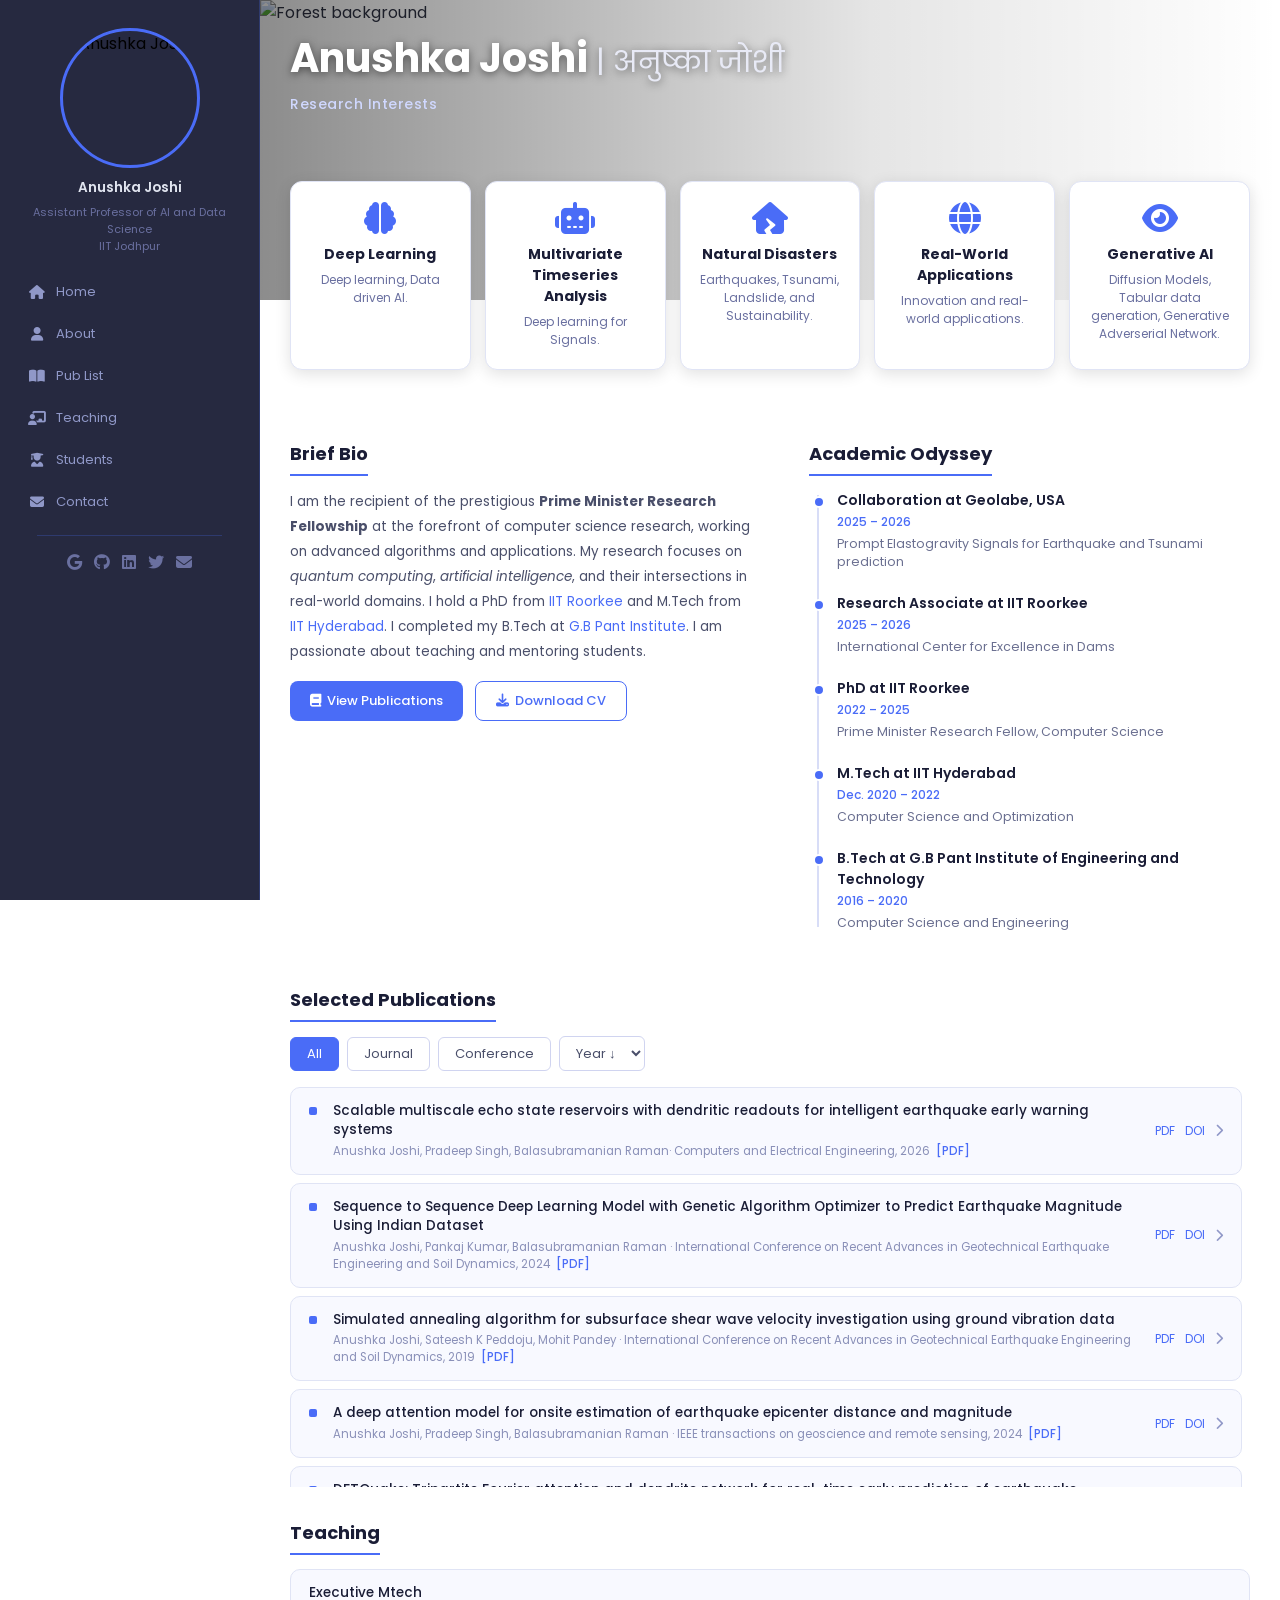
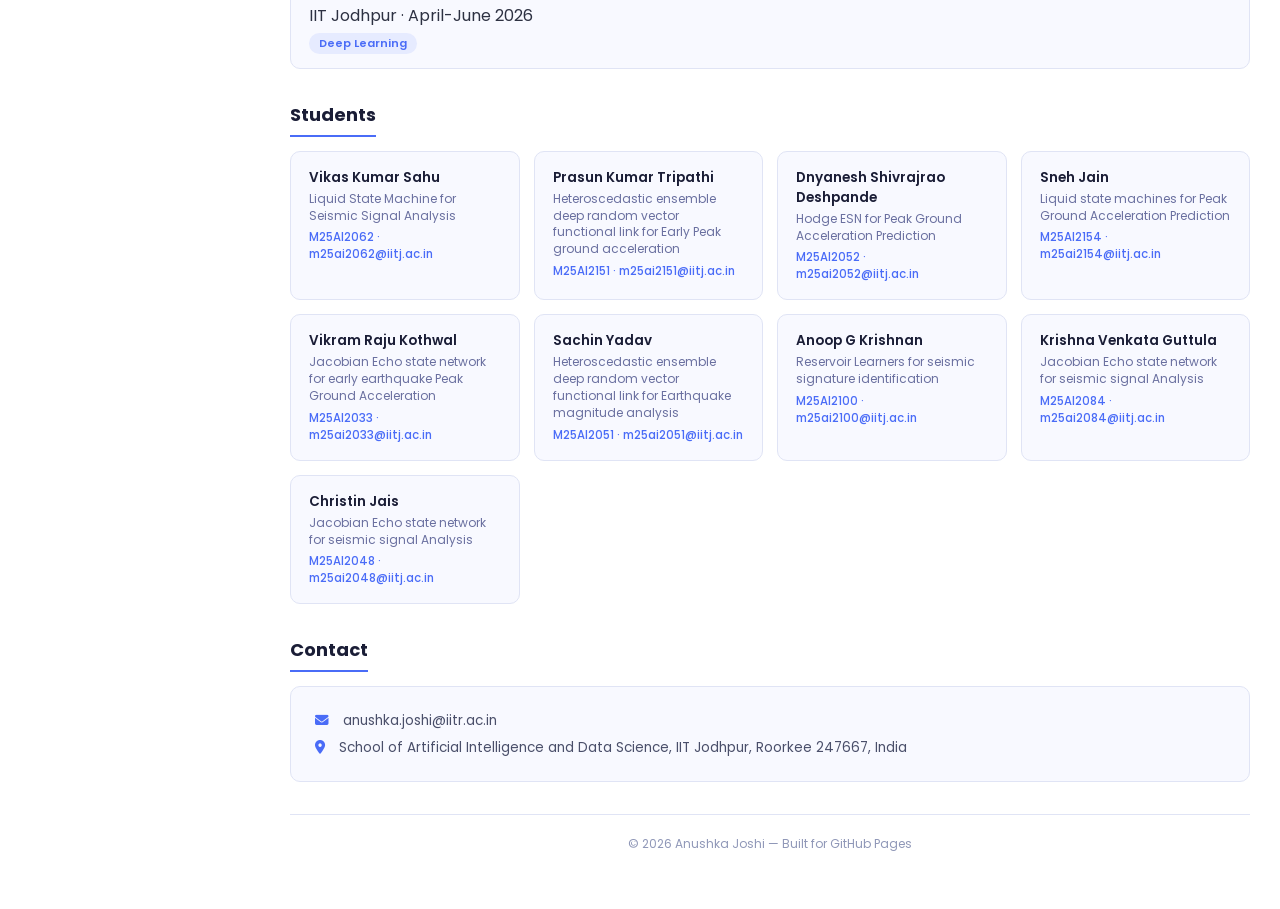
==== index.html @ b6b8f3d8 "Add files via upload" ====
<!DOCTYPE html>
<html lang="en">
<head>
    <meta charset="UTF-8">
    <meta name="viewport" content="width=device-width, initial-scale=1.0">
    <title>Anushka Joshi | Research Portfolio</title>

    <!-- Google Fonts -->
    <link href="https://fonts.googleapis.com/css2?family=Poppins:wght@300;400;500;600;700&display=swap" rel="stylesheet">
    <!-- Font Awesome -->
    <link rel="stylesheet" href="https://cdnjs.cloudflare.com/ajax/libs/font-awesome/6.5.1/css/all.min.css">
    <!-- Portfolio Stylesheet -->
    <link rel="stylesheet" href="css/style.css">
</head>
<body>

<!-- ════════════════════════════════
     SIDEBAR
════════════════════════════════ -->
<aside class="sidebar">
    <img src="https://via.placeholder.com/150x150?text=Photo"
         alt="Anushka Joshi"
         class="profile-photo">

    <div class="sidebar-name">Anushka Joshi</div>
    <div class="sidebar-role">
        Assistant Professor of AI and Data Science<br>
        IIT Jodhpur
    </div>

    <!-- Page Navigation -->
    <nav class="sidebar-nav">
        <a href="#" class="active"><i class="fas fa-home"></i> Home</a>
        <a href="#bio"><i class="fas fa-user"></i> About</a>
        <a href="#publications"><i class="fas fa-book-open"></i> Pub List</a>
        <a href="#teaching"><i class="fas fa-chalkboard-teacher"></i> Teaching</a>
        <a href="#students"><i class="fas fa-user-graduate"></i> Students</a>
        <a href="#contact"><i class="fas fa-envelope"></i> Contact</a>
    </nav>

    <div class="sidebar-divider"></div>

    <!-- Social Icons -->
    <div class="social-row">
        <a href="#" title="Google Scholar"><i class="fab fa-google"></i></a>
        <a href="#" title="GitHub"><i class="fab fa-github"></i></a>
        <a href="#" title="LinkedIn"><i class="fab fa-linkedin"></i></a>
        <a href="#" title="Twitter / X"><i class="fab fa-twitter"></i></a>
        <a href="#" title="Email"><i class="fas fa-envelope"></i></a>
    </div>
</aside>

<!-- ════════════════════════════════
     MAIN CONTENT
════════════════════════════════ -->
<main class="main">

    <!-- ── Hero: forest image + overlaid name + straddling cards ── -->
    <div class="hero">
        <img src="https://images.unsplash.com/photo-1448375240586-882707db888b?auto=format&fit=crop&w=1400&q=80"
             alt="Forest background"
             class="hero-img">

        <!-- Name overlaid on the image -->
        <div class="hero-text">
            <h1>Anushka Joshi <span class="hindi">| अनुष्का जोशी</span></h1>
            <p class="subtitle">Research Interests</p>
        </div>

        <!-- Cards straddling the bottom edge of the hero -->
        <div class="research-interests">
            <div class="interest-card">
                <i class="fas fa-brain"></i>
                <div class="card-title">Deep Learning</div>
                <div class="card-desc">Deep learning, Data driven AI.</div>
            </div>
            <div class="interest-card">
                <i class="fas fa-robot"></i>
                <div class="card-title">Multivariate Timeseries Analysis</div>
                <div class="card-desc">Deep learning for Signals.</div>
            </div>
            <div class="interest-card">
                <i class="fas fa-house-crack"></i>
                <div class="card-title">Natural Disasters</div>
                <div class="card-desc">Earthquakes, Tsunami, Landslide, and Sustainability.</div>
            </div>
            <div class="interest-card">
                <i class="fas fa-globe"></i>
                <div class="card-title">Real-World Applications</div>
                <div class="card-desc">Innovation and real-world applications.</div>
            </div>
            <div class="interest-card">
                <i class="fas fa-eye"></i>
                <div class="card-title">Generative AI</div>
                <div class="card-desc">Diffusion Models, Tabular data generation, Generative Adverserial Network.</div>
            </div>
        </div>
    </div><!-- /.hero -->

    <!-- ── Content below hero ── -->
    <div class="content">

        <!-- ── Two-column: Brief Bio + Academic Odyssey ── -->
        <div class="two-col">

            <!-- Brief Bio -->
            <div class="section" id="bio">
                <h2 class="section-title">Brief Bio</h2>
                <p class="bio-text">
                    I am the recipient of the prestigious <strong>Prime Minister Research
                    Fellowship</strong> at the forefront of computer science research, working on
                    advanced algorithms and applications. My research focuses on
                    <em>quantum computing</em>, <em>artificial intelligence</em>, and their
                    intersections in real-world domains. I hold a PhD from
                    <a href="#">IIT Roorkee</a> and M.Tech from <a href="#">IIT Hyderabad</a>.
                    I completed my B.Tech at <a href="#">G.B Pant Institute</a>. I am passionate
                    about teaching and mentoring students.
                </p>
                <div class="btn-row">
                    <a href="#publications" class="btn btn-primary">
                        <i class="fas fa-book"></i> View Publications
                    </a>
                    <a href="#" class="btn btn-outline">
                        <i class="fas fa-download"></i> Download CV
                    </a>
                </div>
            </div>

            <!-- Academic Odyssey -->
            <div class="section" id="academic">
                <h2 class="section-title">Academic Odyssey</h2>
                <div class="timeline">
		    <div class="timeline-item">
                        <h4>Collaboration at Geolabe, USA</h4>
                        <div class="period">2025 – 2026</div>
                        <p>Prompt Elastogravity Signals for Earthquake and Tsunami prediction</p>
                    </div>
		    <div class="timeline-item">
                        <h4>Research Associate at IIT Roorkee</h4>
                        <div class="period">2025 – 2026</div>
                        <p>International Center for Excellence in Dams</p>
                    </div>

                    <div class="timeline-item">
                        <h4>PhD at IIT Roorkee</h4>
                        <div class="period">2022 – 2025</div>
                        <p>Prime Minister Research Fellow, Computer Science</p>
                    </div>
                    <div class="timeline-item">
                        <h4>M.Tech at IIT Hyderabad</h4>
                        <div class="period">Dec. 2020 – 2022</div>
                        <p>Computer Science and Optimization</p>
                    </div>
                    <div class="timeline-item">
                        <h4>B.Tech at G.B Pant Institute of Engineering and Technology</h4>
                        <div class="period">2016 – 2020</div>
                        <p>Computer Science and Engineering</p>
                    </div>
                </div>
            </div>

        </div><!-- /.two-col -->

        <!-- ── Selected Publications ── -->
        <div class="section" id="publications">
            <h2 class="section-title">Selected Publications</h2>

            <!-- Filter bar -->
            <div class="pub-filter">
                <button class="filter-btn active" data-filter="all">All</button>
                <button class="filter-btn" data-filter="journal">Journal</button>
                <button class="filter-btn" data-filter="conference">Conference</button>
                <select class="filter-select" id="yearFilter">
                    <option value="all">Year ↓</option>
                    <option value="2026">2026</option>
		    <option value="2025">2025</option>
                    <option value="2024">2024</option>
                    <option value="2023">2023</option>
                    <option value="2022">2022</option>
                </select>
            </div>

            <ul class="pub-list" id="pubList">
                <li class="pub-item" data-type="journal" data-year="2026">
                    <div class="pub-indicator"></div>
                    <div class="pub-body">
                        <div class="pub-title">Scalable multiscale echo state reservoirs with dendritic readouts for intelligent earthquake early warning systems</div>
                        <div class="pub-meta">Anushka Joshi, Pradeep Singh, Balasubramanian Raman· Computers and Electrical Engineering, 2026
                            <span class="pub-inline-links">&nbsp;[PDF]</span>
                        </div>
                    </div>
                    <div class="pub-actions">
                        <a href="#" class="pub-link">PDF</a>
                        <a href="#" class="pub-link">DOI</a>
                        <i class="fas fa-chevron-right pub-chevron"></i>
                    </div>
                </li>
                <li class="pub-item" data-type="conference" data-year="2024">
                    <div class="pub-indicator"></div>
                    <div class="pub-body">
                        <div class="pub-title">Sequence to Sequence Deep Learning Model with Genetic Algorithm Optimizer to Predict Earthquake Magnitude Using Indian Dataset</div>
                        <div class="pub-meta">Anushka Joshi, Pankaj Kumar, Balasubramanian Raman · International Conference on Recent Advances in Geotechnical Earthquake Engineering and Soil Dynamics, 2024
                            <span class="pub-inline-links">&nbsp;[PDF]</span>
                        </div>
                    </div>
                    <div class="pub-actions">
                        <a href="#" class="pub-link">PDF</a>
                        <a href="#" class="pub-link">DOI</a>
                        <i class="fas fa-chevron-right pub-chevron"></i>
                    </div>
                </li>
		<li class="pub-item" data-type="conference" data-year="2019">
                    <div class="pub-indicator"></div>
                    <div class="pub-body">
                        <div class="pub-title">Simulated annealing algorithm for subsurface shear wave velocity investigation using ground vibration data</div>
                        <div class="pub-meta">Anushka Joshi, Sateesh K Peddoju, Mohit Pandey · International Conference on Recent Advances in Geotechnical Earthquake Engineering and Soil Dynamics, 2019
                            <span class="pub-inline-links">&nbsp;[PDF]</span>
                        </div>
                    </div>
                    <div class="pub-actions">
                        <a href="#" class="pub-link">PDF</a>
                        <a href="#" class="pub-link">DOI</a>
                        <i class="fas fa-chevron-right pub-chevron"></i>
                    </div>
                </li>

                <li class="pub-item" data-type="journal" data-year="2024">
                    <div class="pub-indicator"></div>
                    <div class="pub-body">
                        <div class="pub-title">A deep attention model for onsite estimation of earthquake epicenter distance and magnitude</div>
                        <div class="pub-meta">Anushka Joshi, Pradeep Singh, Balasubramanian Raman · IEEE transactions on geoscience and remote sensing, 2024
                            <span class="pub-inline-links">&nbsp;[PDF]</span>
                        </div>
                    </div>
                    <div class="pub-actions">
                        <a href="#" class="pub-link">PDF</a>
                        <a href="#" class="pub-link">DOI</a>
                        <i class="fas fa-chevron-right pub-chevron"></i>
                    </div>
                </li>
                <li class="pub-item" data-type="journal" data-year="2025">
                    <div class="pub-indicator"></div>
                    <div class="pub-body">
                        <div class="pub-title">DFTQuake: Tripartite Fourier attention and dendrite network for real-time early prediction of earthquake magnitude and peak ground acceleration</div>
                        <div class="pub-meta">Anushka Joshi, Nithya Reddy Vedium, Balasubramanian Raman · Engineering Applications of Artificial Intelligence, 2025
                            <span class="pub-inline-links">&nbsp;[PDF]</span>
                        </div>
                    </div>
                    <div class="pub-actions">
                        <a href="#" class="pub-link">PDF</a>
                        <a href="#" class="pub-link">DOI</a>
                        <i class="fas fa-chevron-right pub-chevron"></i>
                    </div>
                </li>
                <li class="pub-item" data-type="journal" data-year="2025">
                    <div class="pub-indicator"></div>
                    <div class="pub-body">
                        <div class="pub-title">IsoMapGen: Framework for early prediction of peak ground acceleration using tripartite feature extraction and gated attention model</div>
                        <div class="pub-meta">Anushka Joshi, Pradeep Singh, Balasubramanian Raman · Computers & Geosciences, 2025
                            <span class="pub-inline-links">&nbsp;[PDF]</span>
                        </div>
                    </div>
                    <div class="pub-actions">
                        <a href="#" class="pub-link">PDF</a>
                        <a href="#" class="pub-link">DOI</a>
                        <i class="fas fa-chevron-right pub-chevron"></i>
                    </div>
                </li>
		<li class="pub-item" data-type="journal" data-year="2025">
                    <div class="pub-indicator"></div>
                    <div class="pub-body">
                        <div class="pub-title">Real-time earthquake magnitude prediction using designed machine learning ensemble trained on real and CTGAN generated synthetic data</div>
                        <div class="pub-meta">Anushka Joshi, Balasubramanian Raman, C Krishna Mohan · Geodesy and Geodynamics, 2025
                            <span class="pub-inline-links">&nbsp;[PDF]</span>
                        </div>
                    </div>
                    <div class="pub-actions">
                        <a href="#" class="pub-link">PDF</a>
                        <a href="#" class="pub-link">DOI</a>
                        <i class="fas fa-chevron-right pub-chevron"></i>
                    </div>
                </li>
		<li class="pub-item" data-type="journal" data-year="2024">
                    <div class="pub-indicator"></div>
                    <div class="pub-body">
                        <div class="pub-title">A new machine learning approach for estimating shear wave velocity profile using borelog data</div>
                        <div class="pub-meta">Anushka Joshi, Balasubramanian Raman, C Krishna Mohan, Linga Reddy Cenkeramaddi · Soil Dynamics and Earthquake Engineering, 2024
                            <span class="pub-inline-links">&nbsp;[PDF]</span>
                        </div>
                    </div>
                    <div class="pub-actions">
                        <a href="#" class="pub-link">PDF</a>
                        <a href="#" class="pub-link">DOI</a>
                        <i class="fas fa-chevron-right pub-chevron"></i>
                    </div>
                </li>
		<li class="pub-item" data-type="journal" data-year="2023">
                    <div class="pub-indicator"></div>
                    <div class="pub-body">
                        <div class="pub-title">Application of a new machine learning model to improve earthquake ground motion predictions</div>
                        <div class="pub-meta">Anushka Joshi, Balasubramanian Raman, Mohan C Krishna, Cenkeramaddi Linga Reddy · Natural Hazards, 2023
                            <span class="pub-inline-links">&nbsp;[PDF]</span>
                        </div>
                    </div>
                    <div class="pub-actions">
                        <a href="#" class="pub-link">PDF</a>
                        <a href="#" class="pub-link">DOI</a>
                        <i class="fas fa-chevron-right pub-chevron"></i>
                    </div>
                </li>

		<li class="pub-item" data-type="journal" data-year="2024">
                    <div class="pub-indicator"></div>
                    <div class="pub-body">
                        <div class="pub-title">An integrated approach for prediction of magnitude using deep learning techniques</div>
                        <div class="pub-meta">Anushka Joshi, Balasubramanian Raman, C Krishna Mohan · Neural Computing and Applications, 2024
                            <span class="pub-inline-links">&nbsp;[PDF]</span>
                        </div>
                    </div>
                    <div class="pub-actions">
                        <a href="#" class="pub-link">PDF</a>
                        <a href="#" class="pub-link">DOI</a>
                        <i class="fas fa-chevron-right pub-chevron"></i>
                    </div>
                </li>
		<li class="pub-item" data-type="journal" data-year="2021">
                    <div class="pub-indicator"></div>
                    <div class="pub-body">
                        <div class="pub-title">Early detection of earthquake magnitude based on stacked ensemble model</div>
                        <div class="pub-meta">Anushka Joshi, Chalavadi Vishnu, C Krishna Mohan · Journal of Earth System Science, 2024
                            <span class="pub-inline-links">&nbsp;[PDF]</span>
                        </div>
                    </div>
                    <div class="pub-actions">
                        <a href="#" class="pub-link">PDF</a>
                        <a href="#" class="pub-link">DOI</a>
                        <i class="fas fa-chevron-right pub-chevron"></i>
                    </div>
                </li>
		<li class="pub-item" data-type="conference" data-year="2021">
                    <div class="pub-indicator"></div>
                    <div class="pub-body">
                        <div class="pub-title">Application of XGBoost model for early prediction of earthquake magnitude from waveform data.</div>
                        <div class="pub-meta">Anushka Joshi, Chalavadi Vishnu, C Krishna Mohan, Balasubramanian Raman · Journal of Earth System Science, 2022
                            <span class="pub-inline-links">&nbsp;[PDF]</span>
                        </div>
                    </div>
                    <div class="pub-actions">
                        <a href="#" class="pub-link">PDF</a>
                        <a href="#" class="pub-link">DOI</a>
                        <i class="fas fa-chevron-right pub-chevron"></i>
                    </div>
                </li>
		<li class="pub-item" data-type="conference" data-year="2024">
                    <div class="pub-indicator"></div>
                    <div class="pub-body">
                        <div class="pub-title">Earthquake Early Magnitude Prediction Using 3D Point Cloud Based Deep Learning Model: Case of 2018 Osaka Earthquake</div>
                        <div class="pub-meta">Anushka Joshi, Balasubramanian Raman · 2024 Third International Conference on Trends in Electrical, Electronics, and Computer Engineering (TEECCON)
                            <span class="pub-inline-links">&nbsp;[PDF]</span>
                        </div>
                    </div>
                    <div class="pub-actions">
                        <a href="#" class="pub-link">PDF</a>
                        <a href="#" class="pub-link">DOI</a>
                        <i class="fas fa-chevron-right pub-chevron"></i>
                    </div>
                </li>

		<li class="pub-item" data-type="conference" data-year="2021">
                    <div class="pub-indicator"></div>
                    <div class="pub-body">
                        <div class="pub-title">Application of XGBoost model for early prediction of earthquake magnitude from waveform data.</div>
                        <div class="pub-meta">Anushka Joshi, Chalavadi Vishnu, C Krishna Mohan, Balasubramanian Raman · Journal of Earth System Science, 2022
                            <span class="pub-inline-links">&nbsp;[PDF]</span>
                        </div>
                    </div>
                    <div class="pub-actions">
                        <a href="#" class="pub-link">PDF</a>
                        <a href="#" class="pub-link">DOI</a>
                        <i class="fas fa-chevron-right pub-chevron"></i>
                    </div>
                </li>

            </ul>
        </div>

        <!-- ── Teaching ── -->
        <div class="section" id="teaching">
    		<h2 class="section-title">Teaching</h2>
    		<ul class="pub-list">
        		<li class="pub-item">
            			<a href="DL_course.html" class="course-link">
                			<div>
                    				<div class="pub-title">Executive Mtech</div>
                    				<div class="pub-venue">IIT Jodhpur · April-June 2026</div>
                    				<span class="subject-tag">Deep Learning</span>
                			</div>
            			</a>
        		</li>
    		</ul>
	</div>

        <!-- ── Students ── -->
        <div class="section" id="students">
            <h2 class="section-title">Students</h2>
            <div class="students-grid">
                <div class="student-card">
    			<div class="student-name">Vikas Kumar Sahu</div>
    			<div class="student-topic">Liquid State Machine for Seismic Signal Analysis</div>
    			<div class="student-meta">M25AI2062 · m25ai2062@iitj.ac.in</div>
		</div>

		<div class="student-card">
    			<div class="student-name">Prasun Kumar Tripathi</div>
    			<div class="student-topic">Heteroscedastic ensemble deep random vector functional link for Early Peak ground acceleration</div>
    			<div class="student-meta">M25AI2151 · m25ai2151@iitj.ac.in</div>
		</div>

		<div class="student-card">
    			<div class="student-name">Dnyanesh Shivrajrao Deshpande</div>
    			<div class="student-topic">Hodge ESN for Peak Ground Acceleration Prediction</div>
    			<div class="student-meta">M25AI2052 · m25ai2052@iitj.ac.in</div>
		</div>

		<div class="student-card">
    			<div class="student-name">Sneh Jain</div>
    			<div class="student-topic">Liquid state machines for Peak Ground Acceleration Prediction</div>
    			<div class="student-meta">M25AI2154 · m25ai2154@iitj.ac.in</div>
		</div>

		<div class="student-card">
    			<div class="student-name">Vikram Raju Kothwal</div>
    			<div class="student-topic">Jacobian Echo state network for early earthquake Peak Ground Acceleration</div>
    			<div class="student-meta">M25AI2033 · m25ai2033@iitj.ac.in</div>
		</div>

		<div class="student-card">
    			<div class="student-name">Sachin Yadav</div>
    			<div class="student-topic">Heteroscedastic ensemble deep random vector functional link for Earthquake magnitude analysis</div>
    			<div class="student-meta">M25AI2051 · m25ai2051@iitj.ac.in</div>
		</div>

		<div class="student-card">
    			<div class="student-name">Anoop G Krishnan</div>
    			<div class="student-topic">Reservoir Learners for seismic signature identification</div>
    			<div class="student-meta">M25AI2100 · m25ai2100@iitj.ac.in</div>
		</div>

		<div class="student-card">
   		 	<div class="student-name">Krishna Venkata Guttula</div>
    			<div class="student-topic">Jacobian Echo state network for seismic signal Analysis</div>
    			<div class="student-meta">M25AI2084 · m25ai2084@iitj.ac.in</div>
		</div>

		<div class="student-card">
    			<div class="student-name">Christin Jais</div>
    			<div class="student-topic">Jacobian Echo state network for seismic signal Analysis</div>
    			<div class="student-meta">M25AI2048 · m25ai2048@iitj.ac.in</div>
		</div>
            </div>
	    
        </div>

        <!-- ── Contact ── -->
        <div class="section" id="contact">
            <h2 class="section-title">Contact</h2>
            <div class="contact-box">
                <p><i class="fas fa-envelope"></i> anushka.joshi@iitr.ac.in</p>
                <p><i class="fas fa-map-marker-alt"></i> School of Artificial Intelligence and Data Science, IIT Jodhpur, Roorkee 247667, India</p>
            </div>
        </div>

        <footer class="site-footer">
            &copy; 2026 Anushka Joshi &mdash; Built for GitHub Pages
        </footer>

    </div><!-- /.content -->
</main>

<!-- Portfolio JS -->
<script src="js/main.js"></script>
</body>
</html>
---- css/style.css ----
/* ═══════════════════════════════════════════
   Anushka Joshi | Portfolio Stylesheet
   ═══════════════════════════════════════════ */

/* ── Reset ── */
*, *::before, *::after { margin: 0; padding: 0; box-sizing: border-box; }

/* ── Body — forest image fills the sidebar via body bg ── */
body {
    font-family: 'Poppins', sans-serif;
    display: flex;
    min-height: 100vh;
    background-color: #ffffff;
    background-image: none;
}

/* ═══════════════════════════
   SIDEBAR
═══════════════════════════ */
.sidebar {
    width: 260px;
    min-height: 100vh;
    background: rgba(8, 12, 38, 0.88);
    backdrop-filter: blur(12px);
    display: flex;
    flex-direction: column;
    align-items: center;
    padding: 28px 14px;
    position: fixed;
    height: 100vh;
    overflow-y: auto;
    border-right: 1px solid rgba(74, 108, 247, 0.25);
}

.profile-photo {
    width: 140px;
    height: 140px;
    border-radius: 50%;
    object-fit: cover;
    border: 3px solid #4a6cf7;
    margin-bottom: 10px;
}

.sidebar-name {
    font-size: 13.5px;
    font-weight: 600;
    color: #e0e4ef;
    text-align: center;
    margin-bottom: 6px;
}

.sidebar-role {
    font-size: 11px;
    color: #6a70a0;
    text-align: center;
    margin-bottom: 18px;
}

/* ── Sidebar Navigation ── */
.sidebar-nav {
    display: flex;
    flex-direction: column;
    gap: 4px;
    width: 100%;
}

.sidebar-nav a {
    display: flex;
    align-items: center;
    gap: 10px;
    color: #9098c8;
    text-decoration: none;
    font-size: 13px;
    padding: 9px 14px;
    border-radius: 8px;
    transition: all 0.25s;
}

.sidebar-nav a:hover,
.sidebar-nav a.active {
    background: rgba(74, 108, 247, 0.18);
    color: #7fa4ff;
}

.sidebar-nav a i { width: 18px; text-align: center; font-size: 14px; }

.sidebar-divider {
    width: 80%;
    height: 1px;
    background: rgba(74, 108, 247, 0.25);
    margin: 14px auto;
}

/* ── Social icons row ── */
.social-row {
    display: flex;
    gap: 12px;
    justify-content: center;
    flex-wrap: wrap;
}

.social-row a { color: #6a70a0; font-size: 16px; transition: color 0.25s; }
.social-row a:hover { color: #4a6cf7; }

/* ═══════════════════════════
   MAIN CONTENT — White panel
═══════════════════════════ */
.main {
    margin-left: 260px;
    flex: 1;
    background: #ffffff;
    color: #2d3142;
    min-height: 100vh;
    padding-bottom: 36px;
}

/* ═══════════════════════════
   HERO SECTION
═══════════════════════════ */
.hero {
    position: relative;
    width: 100%;
    height: 300px;
    overflow: visible;
    margin-bottom: 140px;
}

.hero-img {
    width: 100%;
    height: 300px;
    object-fit: cover;
    object-position: center 15%;
    display: block;
}

/* Gradient overlay for text readability */
.hero::after {
    content: '';
    position: absolute;
    inset: 0;
    background: linear-gradient(
        to right,
        rgba(0, 0, 0, 0.45) 0%,
        rgba(0, 0, 0, 0.10) 60%,
        rgba(0, 0, 0, 0.00) 100%
    );
    pointer-events: none;
}

/* Name + subtitle overlaid on the hero image */
.hero-text {
    position: absolute;
    top: 28px;
    left: 30px;
    z-index: 2;
}

.hero-text h1 {
    font-size: 40px;
    font-weight: 700;
    color: #ffffff;
    text-shadow: 0 2px 8px rgba(0, 0, 0, 0.5);
}

.hero-text h1 span.hindi {
    font-size: 30px;
    font-weight: 400;
    color: #e8eaf6;
}

.hero-text .subtitle {
    font-size: 14px;
    color: #d0d8ff;
    margin-top: 6px;
    font-weight: 500;
    letter-spacing: 0.5px;
}

/* ═══════════════════════════
   RESEARCH INTEREST CARDS
   (straddle the hero bottom edge)
═══════════════════════════ */
.research-interests {
    display: flex;
    gap: 14px;
    position: absolute;
    bottom: -70px;
    left: 30px;
    right: 30px;
    z-index: 3;
}

.interest-card {
    background: #ffffff;
    border: 1.5px solid #e0e4f5;
    border-radius: 12px;
    padding: 20px 14px;
    text-align: center;
    flex: 1;
    transition: all 0.3s;
    cursor: default;
    box-shadow: 0 4px 16px rgba(0, 0, 0, 0.12);
}

.interest-card:hover {
    border-color: #4a6cf7;
    transform: translateY(-3px);
    box-shadow: 0 8px 24px rgba(74, 108, 247, 0.18);
}

.interest-card i { font-size: 32px; color: #4a6cf7; margin-bottom: 10px; }
.interest-card .card-title { font-size: 14px; font-weight: 700; color: #1a1d36; margin-bottom: 6px; }
.interest-card .card-desc  { font-size: 12px; color: #6a70a0; line-height: 1.5; }

/* ═══════════════════════════
   CONTENT AREA (below hero)
═══════════════════════════ */
.content { padding: 0 30px; }

/* ── Section ── */
.section { margin-bottom: 32px; }

.section-title {
    font-size: 18px;
    font-weight: 700;
    color: #1a1d36;
    margin-bottom: 14px;
    padding-bottom: 7px;
    border-bottom: 2px solid #4a6cf7;
    display: inline-block;
}

/* ── Two-column grid ── */
.two-col { display: grid; grid-template-columns: 1fr 1fr; gap: 30px; }
.two-col > div:last-child { padding-left: 24px; }

/* ── Bio text ── */
.bio-text { font-size: 13.5px; line-height: 1.85; color: #4a4f6a; }
.bio-text a { color: #4a6cf7; text-decoration: none; }
.bio-text a:hover { text-decoration: underline; }

/* ── Buttons ── */
.btn-row { display: flex; gap: 12px; margin-top: 16px; }

.btn {
    display: inline-flex;
    align-items: center;
    gap: 6px;
    padding: 9px 20px;
    border-radius: 8px;
    font-size: 13px;
    font-weight: 500;
    text-decoration: none;
    transition: all 0.3s;
    cursor: pointer;
    border: none;
}

.btn-primary { background: #4a6cf7; color: #fff; }
.btn-primary:hover { background: #3b5de7; }
.btn-outline { background: transparent; color: #4a6cf7; border: 1.5px solid #4a6cf7; }
.btn-outline:hover { background: #4a6cf7; color: #fff; }

/* ── Academic Odyssey Timeline ── */
.timeline { position: relative; padding-left: 28px; }
.timeline::before { content: ''; position: absolute; left: 8px; top: 5px; bottom: 5px; width: 2px; background: #d8ddf7; }

.timeline-item { position: relative; margin-bottom: 22px; }
.timeline-item::before {
    content: '';
    position: absolute;
    left: -24px; top: 6px;
    width: 12px; height: 12px;
    border-radius: 50%;
    background: #4a6cf7;
    border: 2px solid #fff;
}

.timeline-item h4    { font-size: 14px; color: #1a1d36; font-weight: 600; }
.timeline-item .period { font-size: 12px; color: #4a6cf7; margin: 2px 0 4px; font-weight: 500; }
.timeline-item p     { font-size: 12.5px; color: #6a6f90; }

/* ── Subject tag inside teaching items ── */
.subject-tag {
    display: inline-block;
    background: rgba(74, 108, 247, 0.1);
    color: #4a6cf7;
    font-size: 11px;
    font-weight: 600;
    padding: 2px 10px;
    border-radius: 20px;
    margin-top: 5px;
}

/* ── Students Mentored cards ── */
.students-grid {
    display: grid;
    grid-template-columns: repeat(auto-fill, minmax(220px, 1fr));
    gap: 14px;
}

.student-card {
    background: #f8f9ff;
    border: 1.5px solid #e0e4f5;
    border-radius: 10px;
    padding: 16px 18px;
    transition: border-color 0.3s, box-shadow 0.3s;
}

.student-card:hover {
    border-color: #4a6cf7;
    box-shadow: 0 3px 12px rgba(74, 108, 247, 0.1);
}

.student-name  { font-size: 13.5px; font-weight: 600; color: #1a1d36; }
.student-topic { font-size: 12px; color: #6a70a0; margin-top: 3px; line-height: 1.4; }
.student-meta  { font-size: 11.5px; color: #4a6cf7; margin-top: 5px; font-weight: 500; }

/* ── Publication filter bar ── */
.pub-filter {
    display: flex;
    align-items: center;
    gap: 8px;
    flex-wrap: wrap;
    margin-bottom: 16px;
}

.filter-btn {
    padding: 6px 16px;
    border-radius: 6px;
    border: 1.5px solid #d0d4f0;
    background: #fff;
    color: #4a4f6a;
    font-size: 13px;
    font-family: 'Poppins', sans-serif;
    cursor: pointer;
    transition: all 0.2s;
}

.filter-btn:hover { border-color: #4a6cf7; color: #4a6cf7; }
.filter-btn.active { background: #4a6cf7; color: #fff; border-color: #4a6cf7; }

.filter-select {
    padding: 6px 12px;
    border-radius: 6px;
    border: 1.5px solid #d0d4f0;
    background: #fff;
    color: #4a4f6a;
    font-size: 13px;
    font-family: 'Poppins', sans-serif;
    cursor: pointer;
    outline: none;
}

/* ── Publications & Teaching list ── */
.pub-list { list-style: none; }

.pub-item {
    background: #f8f9ff;
    border: 1.5px solid #e0e4f5;
    border-radius: 10px;
    padding: 14px 18px;
    margin-bottom: 8px;
    display: flex;
    justify-content: space-between;
    align-items: center;
    transition: border-color 0.3s, box-shadow 0.3s;
    gap: 12px;
}

.pub-item.hidden { display: none; }
.pub-item:hover { border-color: #4a6cf7; box-shadow: 0 3px 12px rgba(74, 108, 247, 0.1); }

.pub-indicator {
    width: 8px;
    height: 8px;
    min-width: 8px;
    border-radius: 2px;
    background: #4a6cf7;
    margin-right: 4px;
    align-self: flex-start;
    margin-top: 5px;
}

.pub-body { flex: 1; }
.pub-title  { font-size: 13.5px; color: #1a1d36; font-weight: 500; line-height: 1.4; }
.pub-meta   { font-size: 11.5px; color: #8a90b8; margin-top: 3px; }
.pub-meta .pub-inline-links { color: #4a6cf7; font-weight: 500; }

.pub-actions { display: flex; align-items: center; gap: 10px; white-space: nowrap; }
.pub-link   { color: #4a6cf7; font-size: 12px; text-decoration: none; }
.pub-link:hover { text-decoration: underline; }
.pub-chevron { color: #9098c8; font-size: 13px; }

/* ── Contact box ── */
.contact-box {
    background: #f8f9ff;
    border: 1.5px solid #e0e4f5;
    border-radius: 10px;
    padding: 20px 24px;
    font-size: 13.5px;
    color: #4a4f6a;
    line-height: 2;
}

.contact-box p i { color: #4a6cf7; margin-right: 10px; }

/* ── Footer ── */
.site-footer {
    text-align: center;
    padding: 20px 0;
    color: #9098b8;
    font-size: 12px;
    border-top: 1px solid #e0e4f5;
    margin-top: 20px;
}
#pubList {
    max-height: 400px;
    overflow-y: auto;
    padding-right: 8px;
}

#pubList::-webkit-scrollbar {
    width: 6px;
}
#pubList::-webkit-scrollbar-thumb {
    background: #ccc;
    border-radius: 4px;
}
.course-link {
    text-decoration: none;
    color: inherit;
    display: block;
}

.course-link:hover {
    background: #f5f5f5;
    border-radius: 8px;
}
/* ═══════════════════════════
   RESPONSIVE
═══════════════════════════ */
@media (max-width: 900px) {
    .two-col { grid-template-columns: 1fr; }
    .research-interests { flex-wrap: wrap; bottom: auto; position: relative; margin: 16px 0 0; left: auto; right: auto; }
    .hero { margin-bottom: 16px; }
}

@media (max-width: 768px) {
    .sidebar { width: 100%; height: auto; position: relative; flex-direction: row; flex-wrap: wrap; justify-content: center; padding: 20px; }
    .main { margin-left: 0; }
    .sidebar-nav { flex-direction: row; flex-wrap: wrap; justify-content: center; }
    .content { padding: 0 16px; }
}
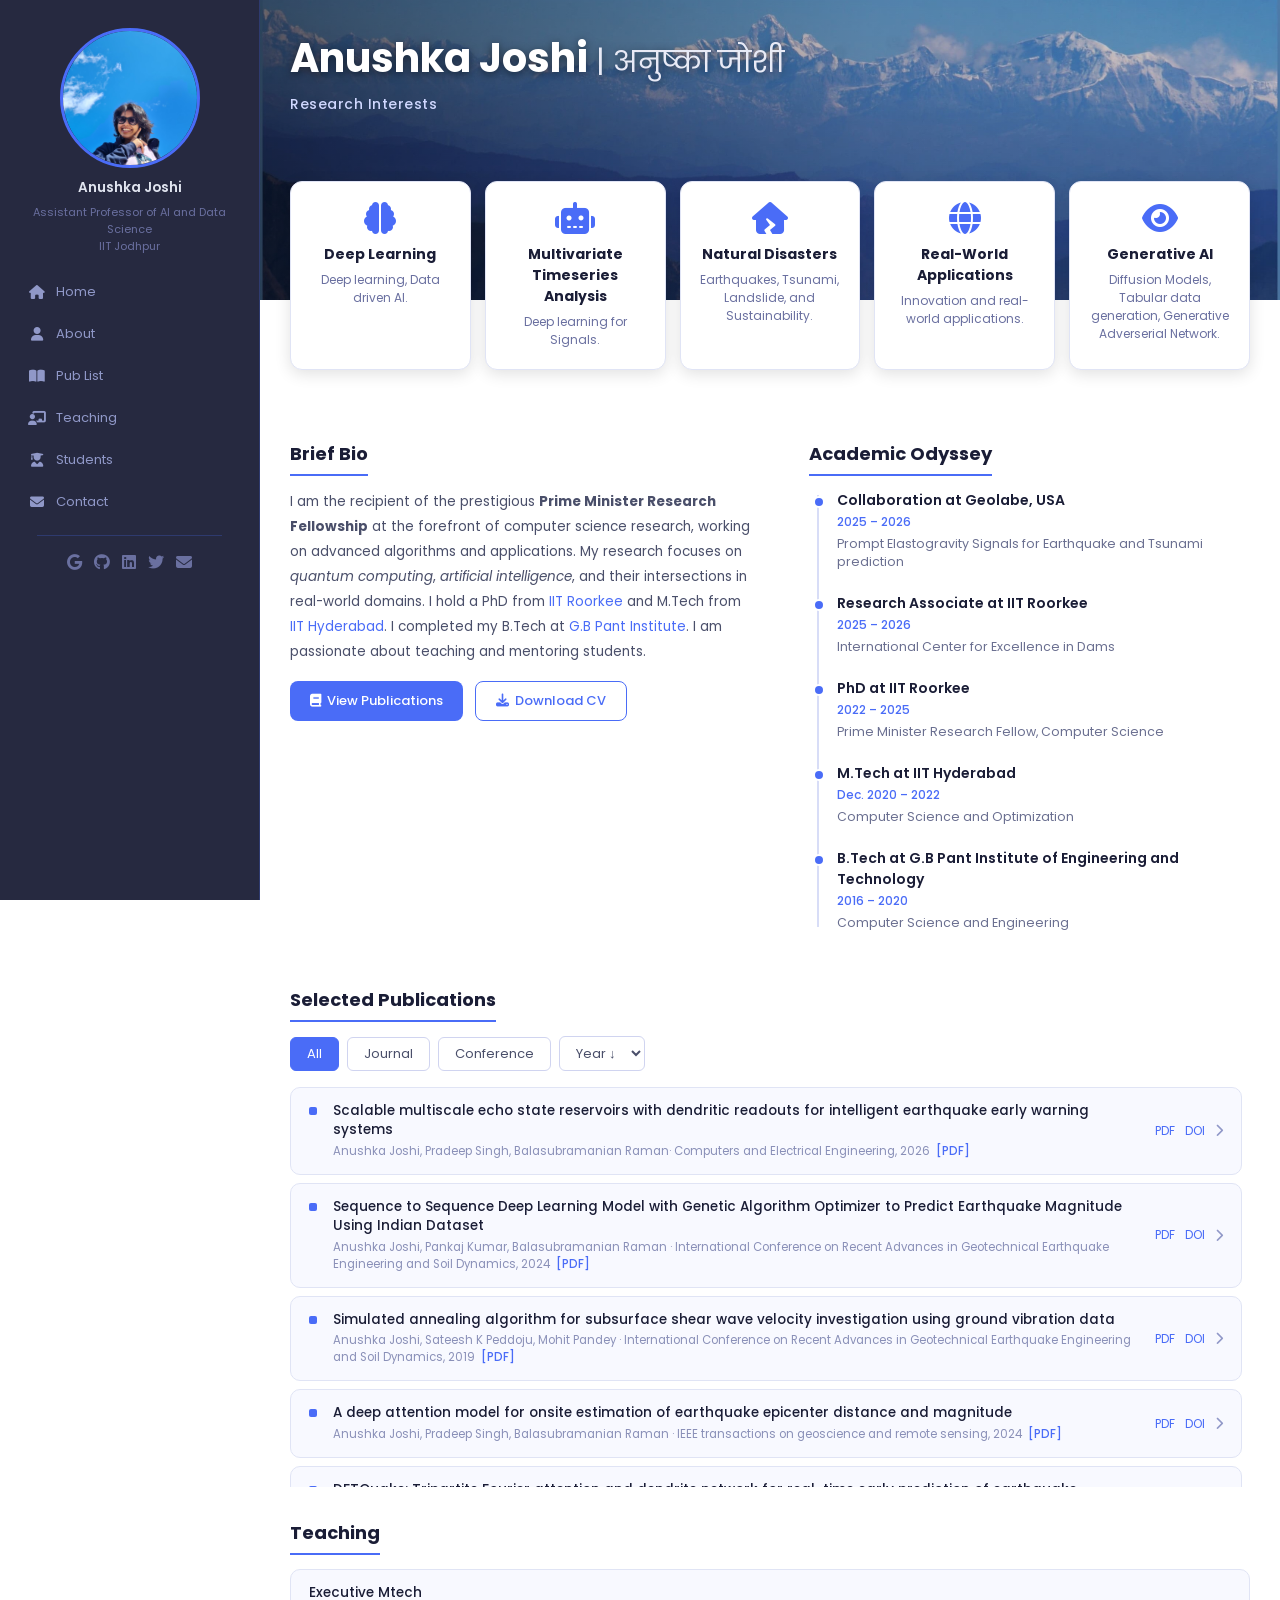
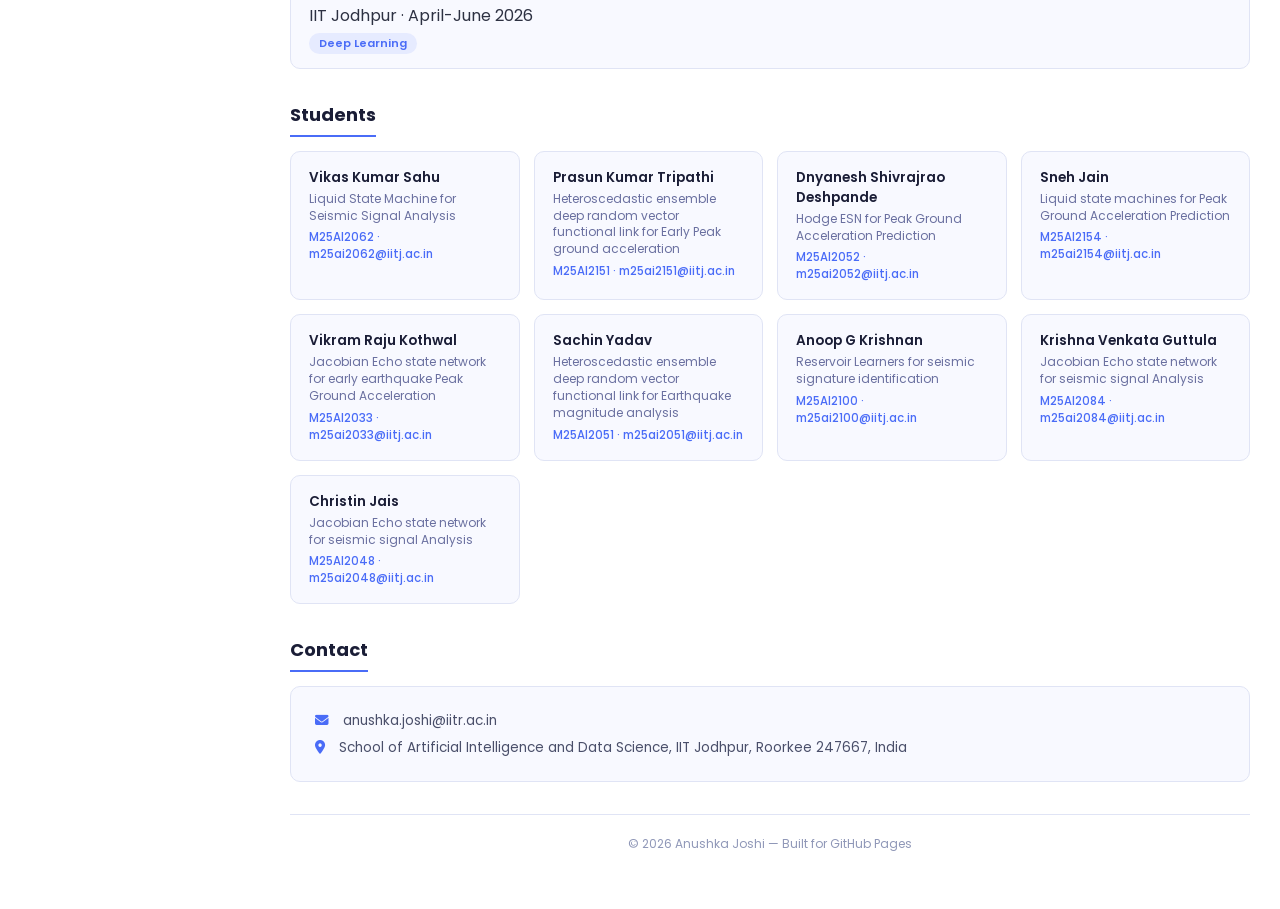
==== commit 496d6fd9: "Add files via upload" ====
--- a/index.html
+++ b/index.html
@@ -18,7 +18,7 @@
      SIDEBAR
 ════════════════════════════════ -->
 <aside class="sidebar">
-    <img src="https://via.placeholder.com/150x150?text=Photo"
+    <img src="My Image.jpeg"
          alt="Anushka Joshi"
          class="profile-photo">
 
@@ -57,7 +57,7 @@
 
     <!-- ── Hero: forest image + overlaid name + straddling cards ── -->
     <div class="hero">
-        <img src="https://images.unsplash.com/photo-1448375240586-882707db888b?auto=format&fit=crop&w=1400&q=80"
+        <img src="mountain.jpeg"
              alt="Forest background"
              class="hero-img">
 
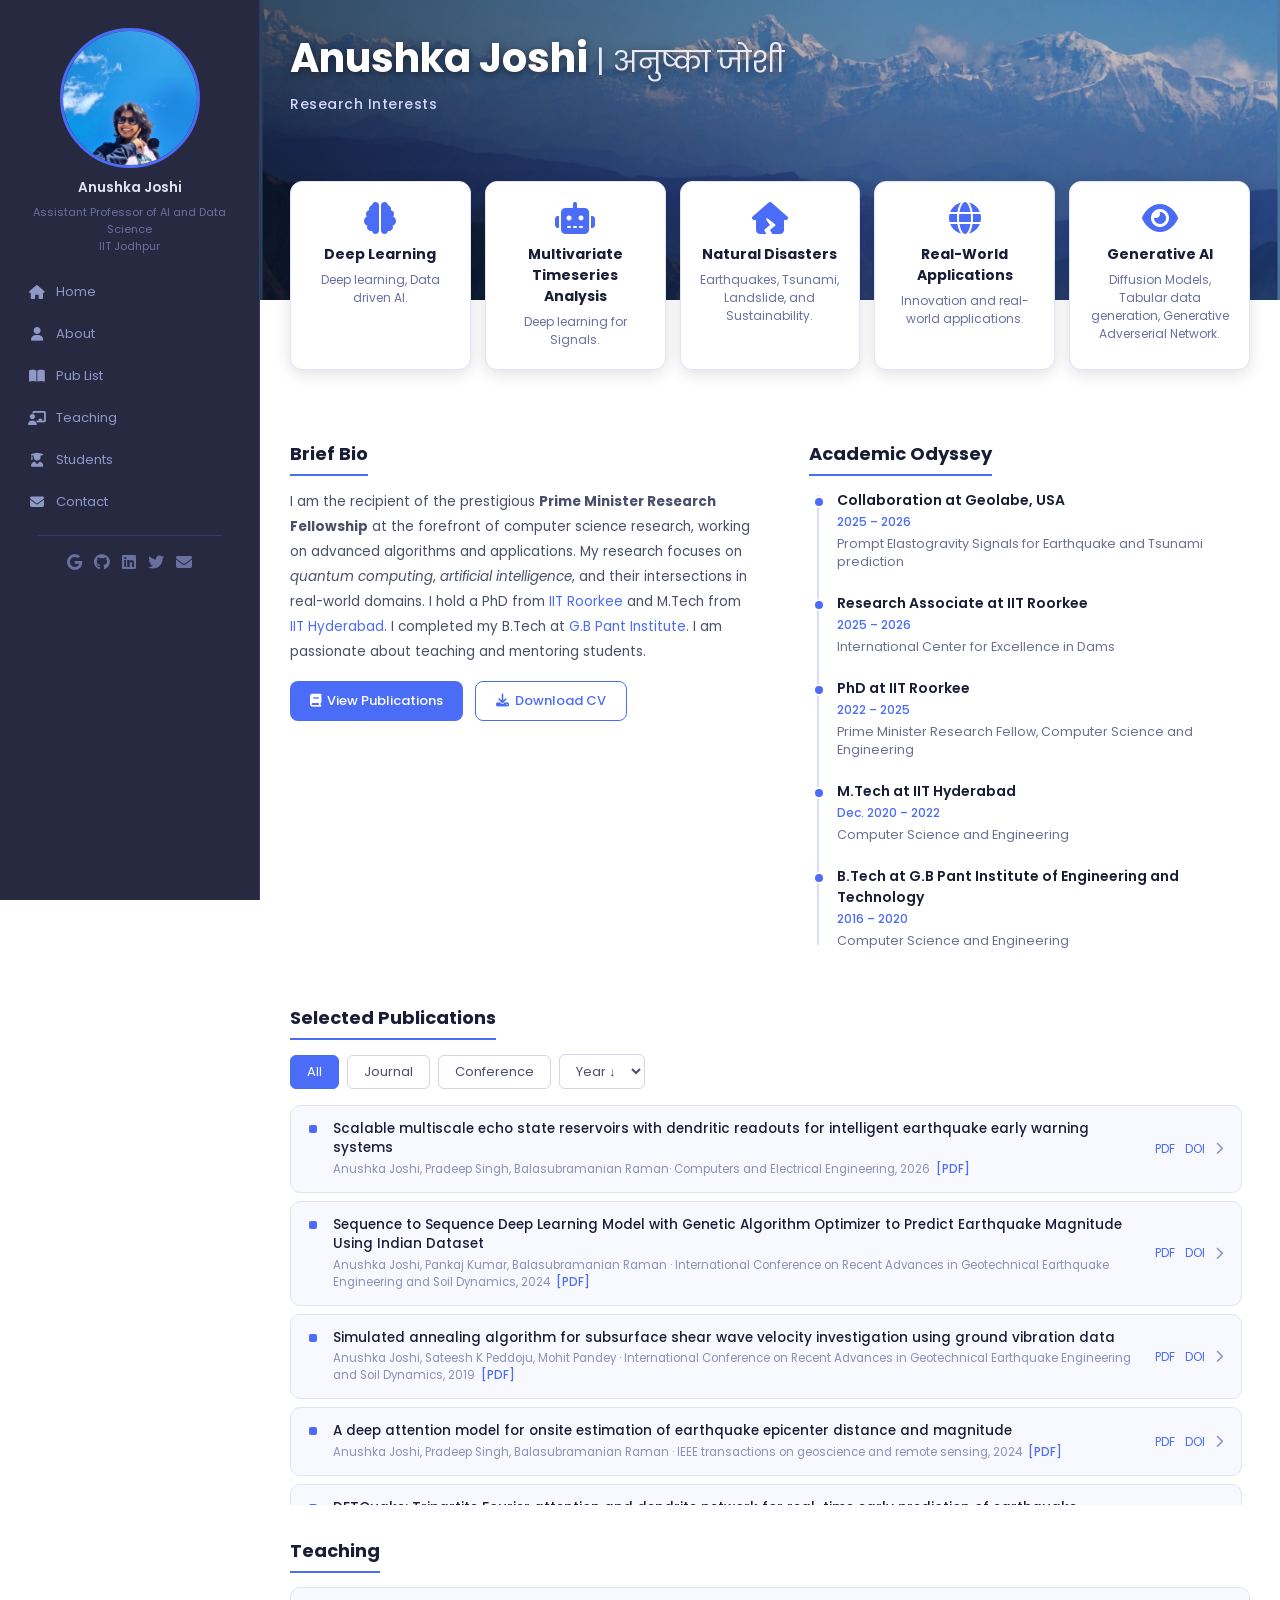
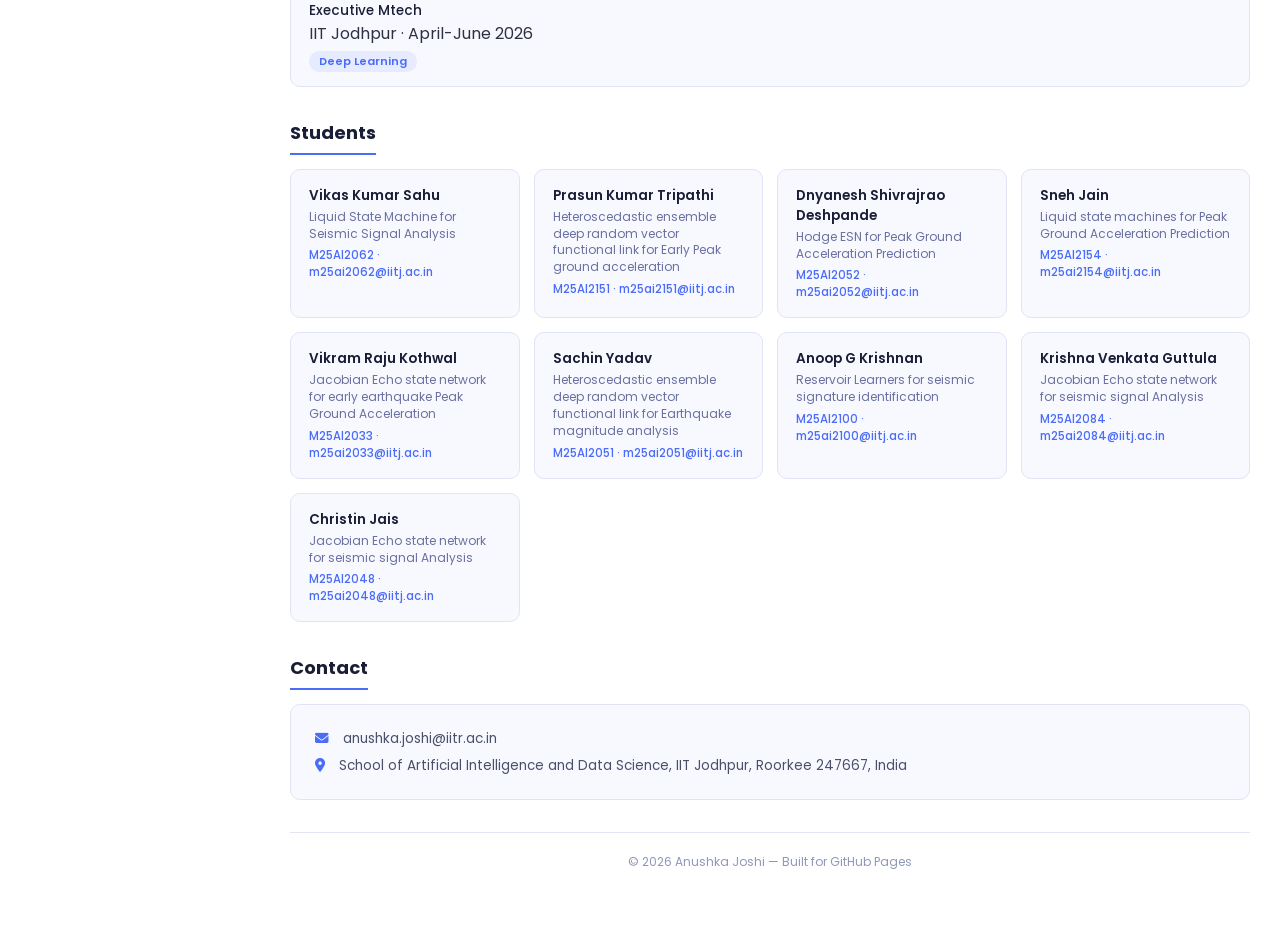
==== commit 6b9f81b0: "Add files via upload" ====
--- a/index.html
+++ b/index.html
@@ -1,6 +1,7 @@
 <!DOCTYPE html>
 <html lang="en">
 <head>
+    <link rel="icon" type="image/png" href="ICON.jpeg">
     <meta charset="UTF-8">
     <meta name="viewport" content="width=device-width, initial-scale=1.0">
     <title>Anushka Joshi | Research Portfolio</title>
@@ -144,12 +145,12 @@
                     <div class="timeline-item">
                         <h4>PhD at IIT Roorkee</h4>
                         <div class="period">2022 – 2025</div>
-                        <p>Prime Minister Research Fellow, Computer Science</p>
+                        <p>Prime Minister Research Fellow, Computer Science and Engineering</p>
                     </div>
                     <div class="timeline-item">
                         <h4>M.Tech at IIT Hyderabad</h4>
                         <div class="period">Dec. 2020 – 2022</div>
-                        <p>Computer Science and Optimization</p>
+                        <p>Computer Science and Engineering</p>
                     </div>
                     <div class="timeline-item">
                         <h4>B.Tech at G.B Pant Institute of Engineering and Technology</h4>
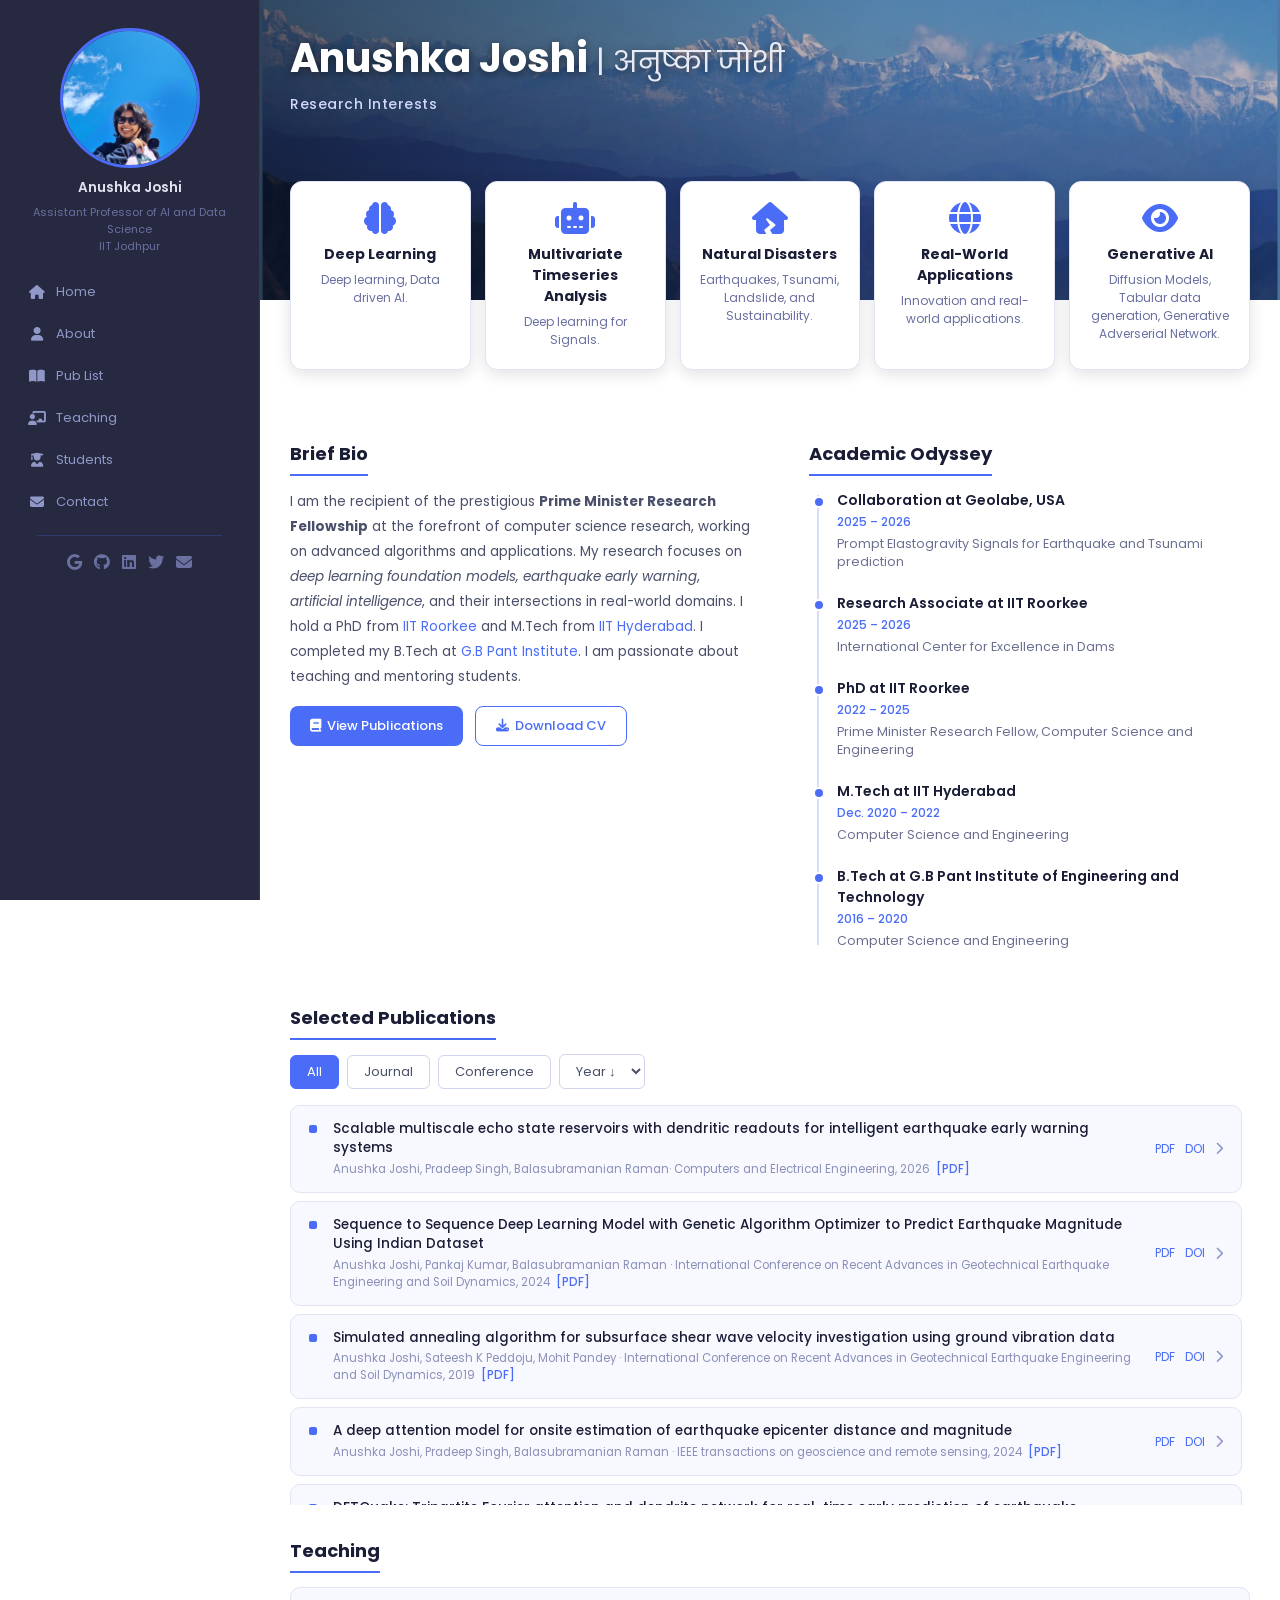
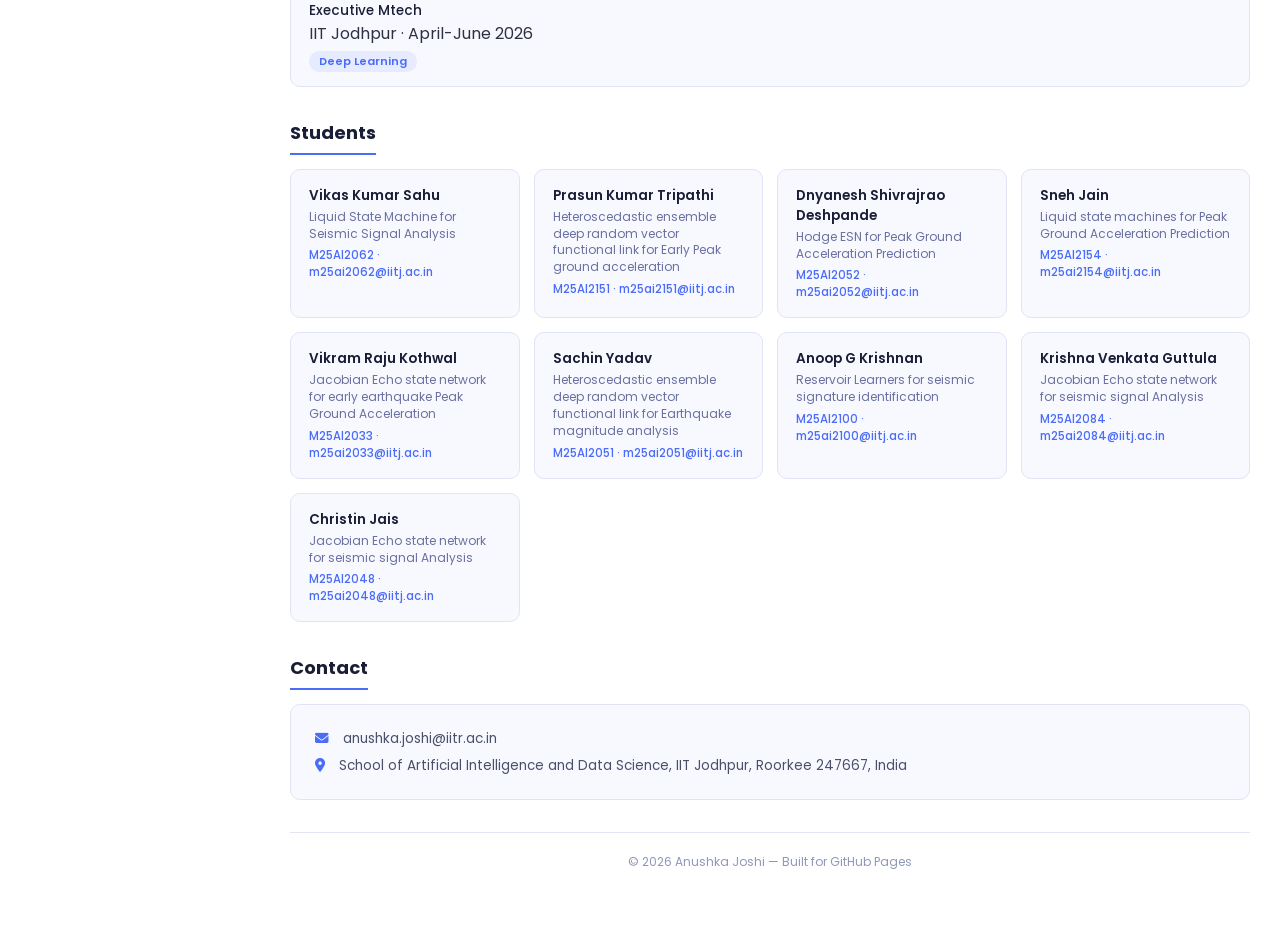
==== commit 787383e8: "Add files via upload" ====
--- a/index.html
+++ b/index.html
@@ -111,7 +111,7 @@
                     I am the recipient of the prestigious <strong>Prime Minister Research
                     Fellowship</strong> at the forefront of computer science research, working on
                     advanced algorithms and applications. My research focuses on
-                    <em>quantum computing</em>, <em>artificial intelligence</em>, and their
+                    <em>deep learning foundation models, earthquake early warning</em>, <em>artificial intelligence</em>, and their
                     intersections in real-world domains. I hold a PhD from
                     <a href="#">IIT Roorkee</a> and M.Tech from <a href="#">IIT Hyderabad</a>.
                     I completed my B.Tech at <a href="#">G.B Pant Institute</a>. I am passionate
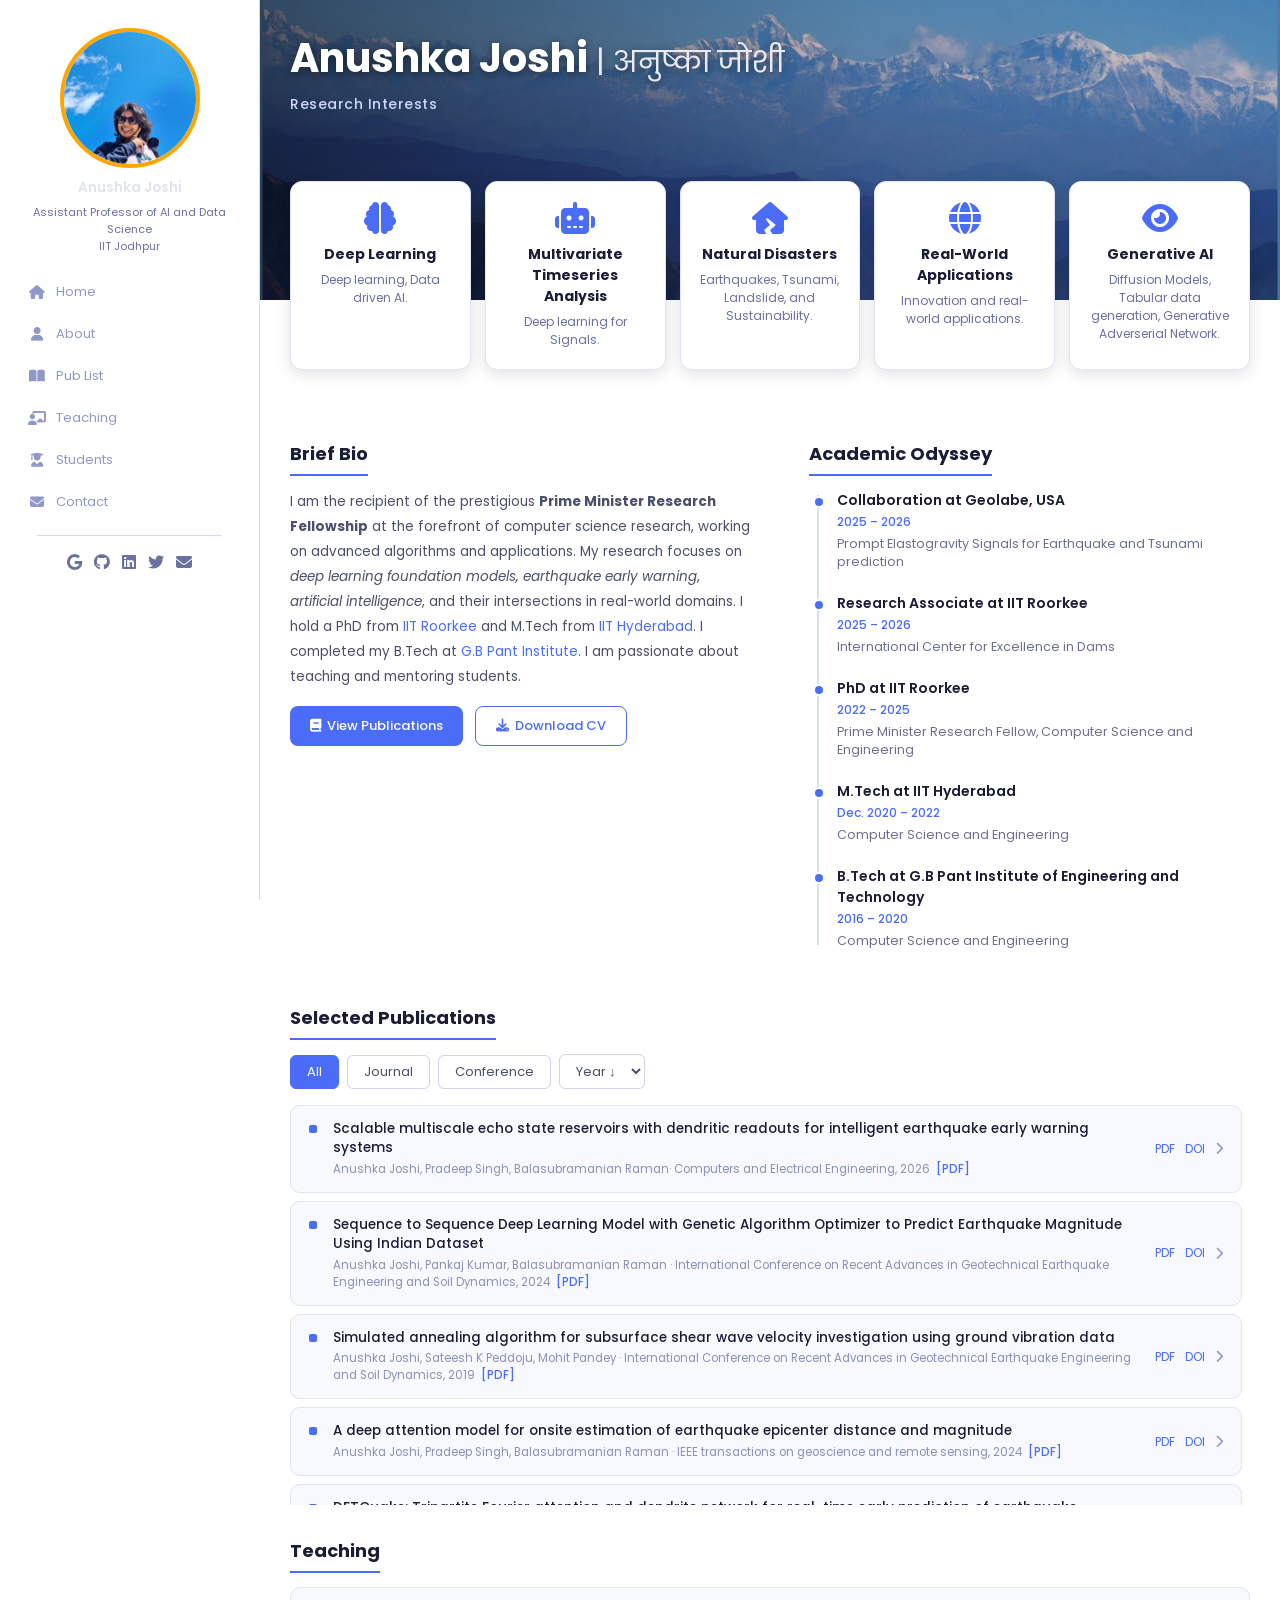
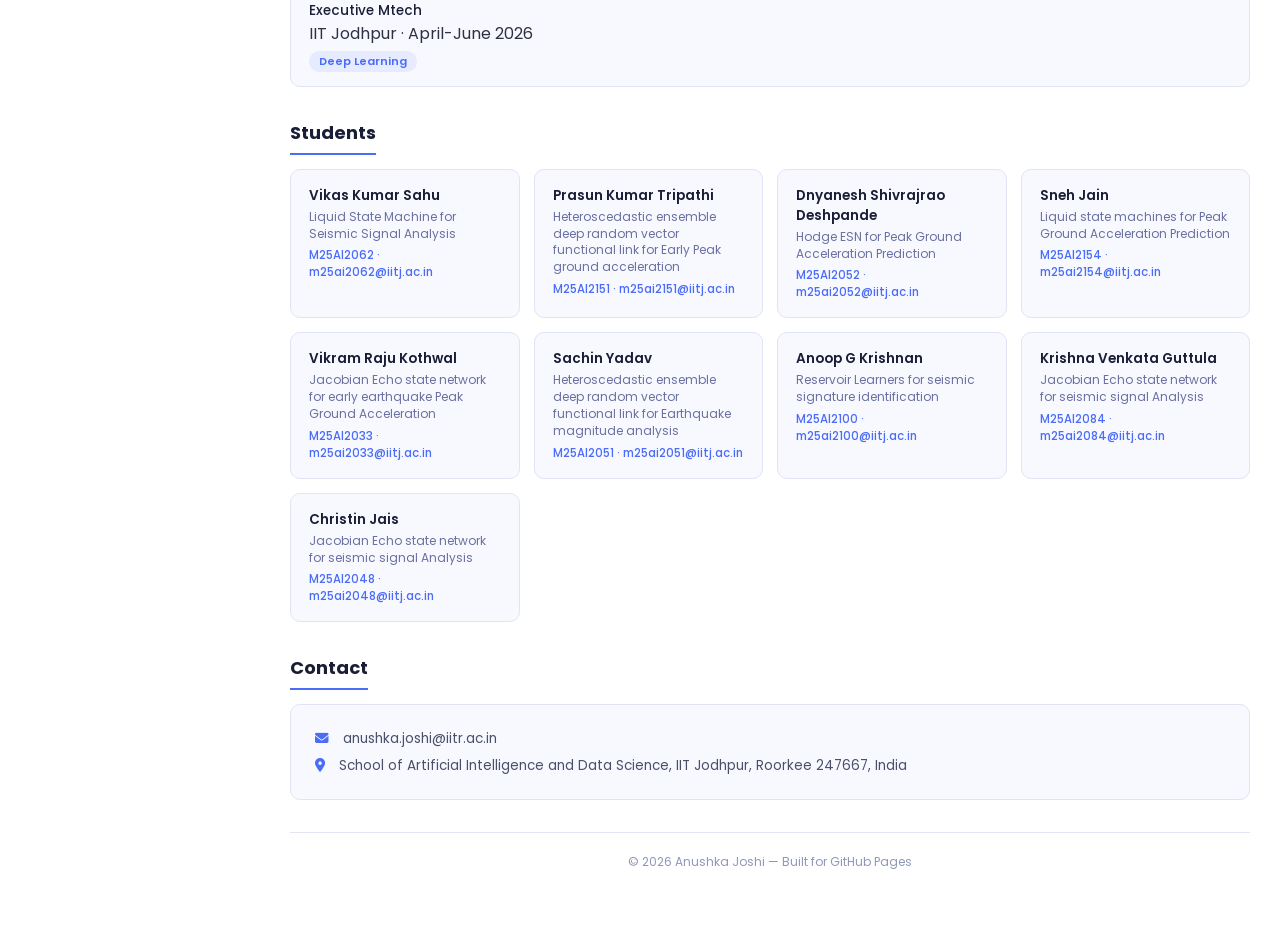
==== commit 5a741313: "Add files via upload" ====
--- a/index.html
+++ b/index.html
@@ -4,7 +4,7 @@
     <link rel="icon" type="image/png" href="ICON.jpeg">
     <meta charset="UTF-8">
     <meta name="viewport" content="width=device-width, initial-scale=1.0">
-    <title>Anushka Joshi | Research Portfolio</title>
+    <title>Anushka Joshi | AIEarth</title>
 
     <!-- Google Fonts -->
     <link href="https://fonts.googleapis.com/css2?family=Poppins:wght@300;400;500;600;700&display=swap" rel="stylesheet">
@@ -33,7 +33,9 @@
     <nav class="sidebar-nav">
         <a href="#" class="active"><i class="fas fa-home"></i> Home</a>
         <a href="#bio"><i class="fas fa-user"></i> About</a>
-        <a href="#publications"><i class="fas fa-book-open"></i> Pub List</a>
+        <a href="publications.html" target="_blank">
+    		<i class="fas fa-book-open"></i> Pub List
+	</a>
         <a href="#teaching"><i class="fas fa-chalkboard-teacher"></i> Teaching</a>
         <a href="#students"><i class="fas fa-user-graduate"></i> Students</a>
         <a href="#contact"><i class="fas fa-envelope"></i> Contact</a>
--- a/css/style.css
+++ b/css/style.css
@@ -20,7 +20,7 @@
 .sidebar {
     width: 260px;
     min-height: 100vh;
-    background: rgba(8, 12, 38, 0.88);
+    background: #ffffff;
     backdrop-filter: blur(12px);
     display: flex;
     flex-direction: column;
@@ -37,7 +37,7 @@
     height: 140px;
     border-radius: 50%;
     object-fit: cover;
-    border: 3px solid #4a6cf7;
+    border: 4px solid orange;
     margin-bottom: 10px;
 }
 
@@ -131,6 +131,19 @@
     object-fit: cover;
     object-position: center 15%;
     display: block;
+}
+
+.memories-gallery {
+    display: flex;
+    flex-wrap: wrap;
+    gap: 15px;
+    margin-top: 15px;
+}
+
+.memories-gallery img {
+    width: 10px !important;
+    height: 90px !important;
+    object-fit: cover;
 }
 
 /* Gradient overlay for text readability */
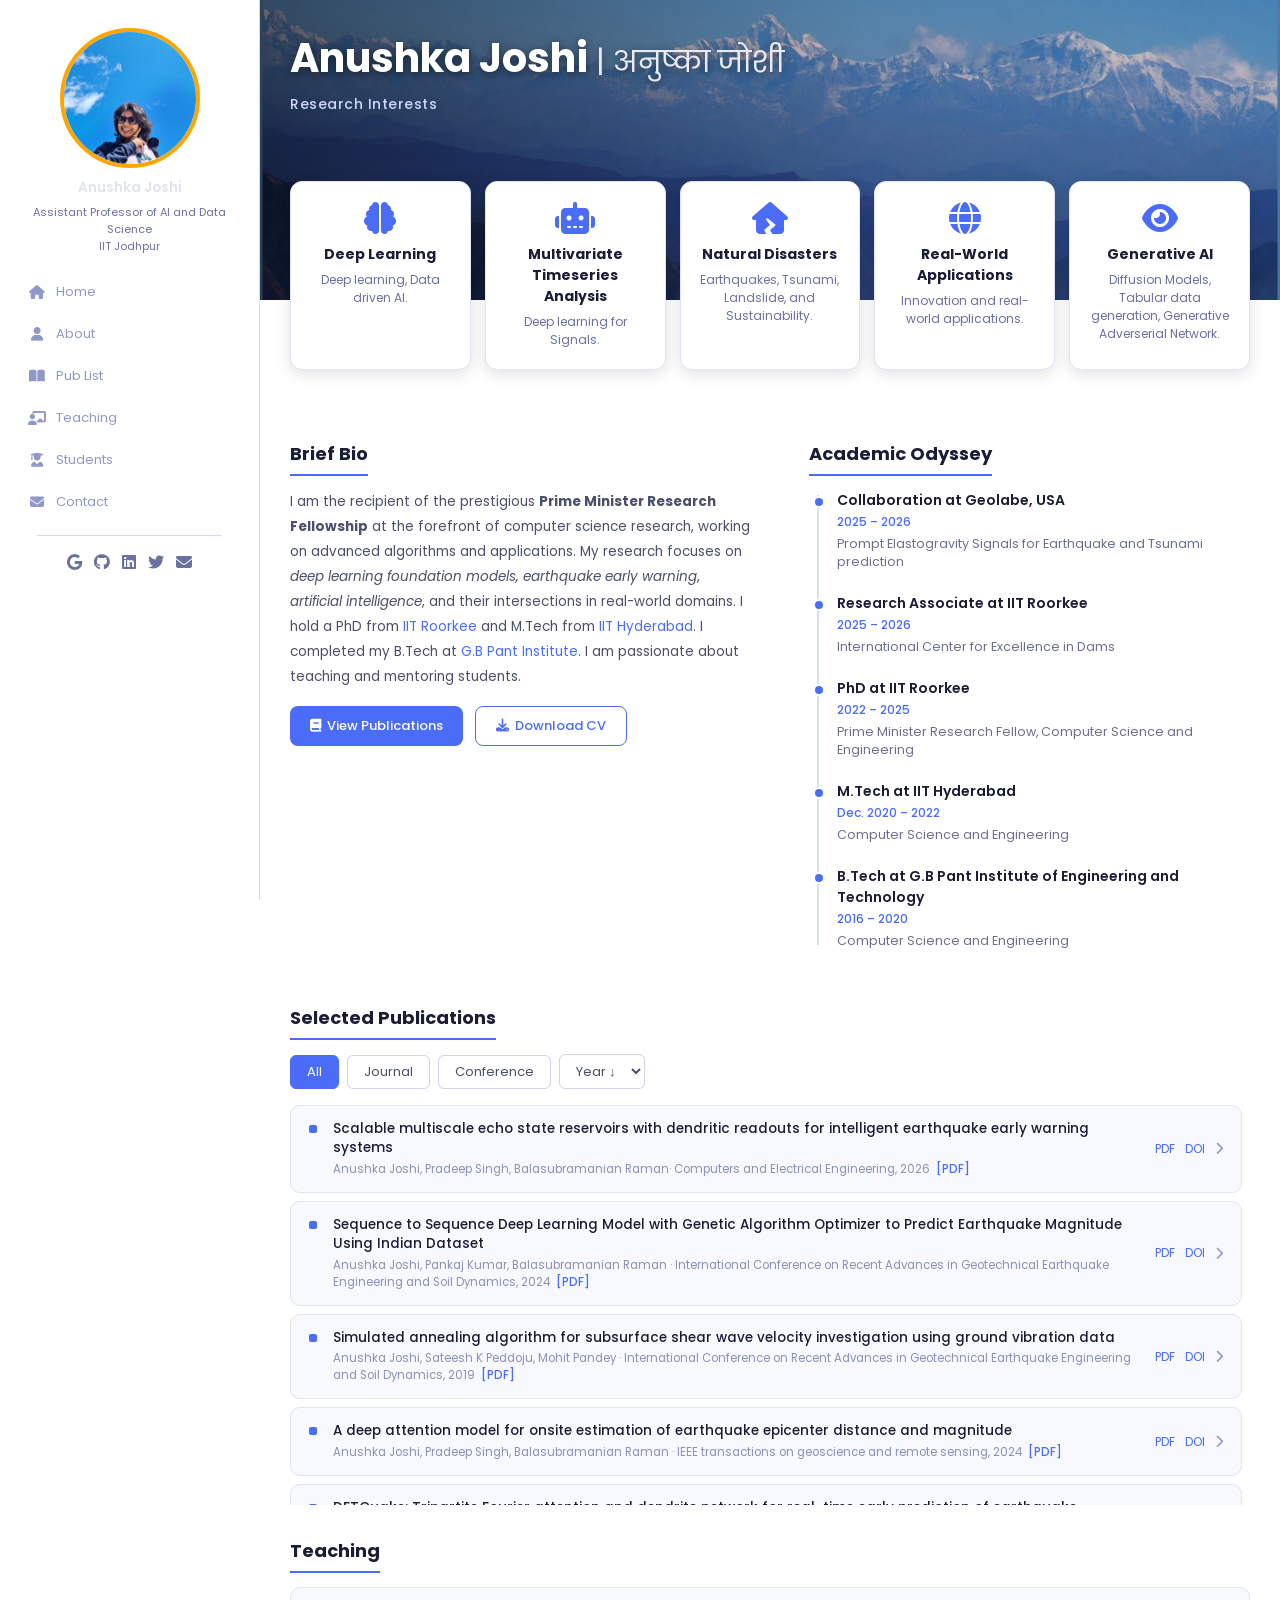
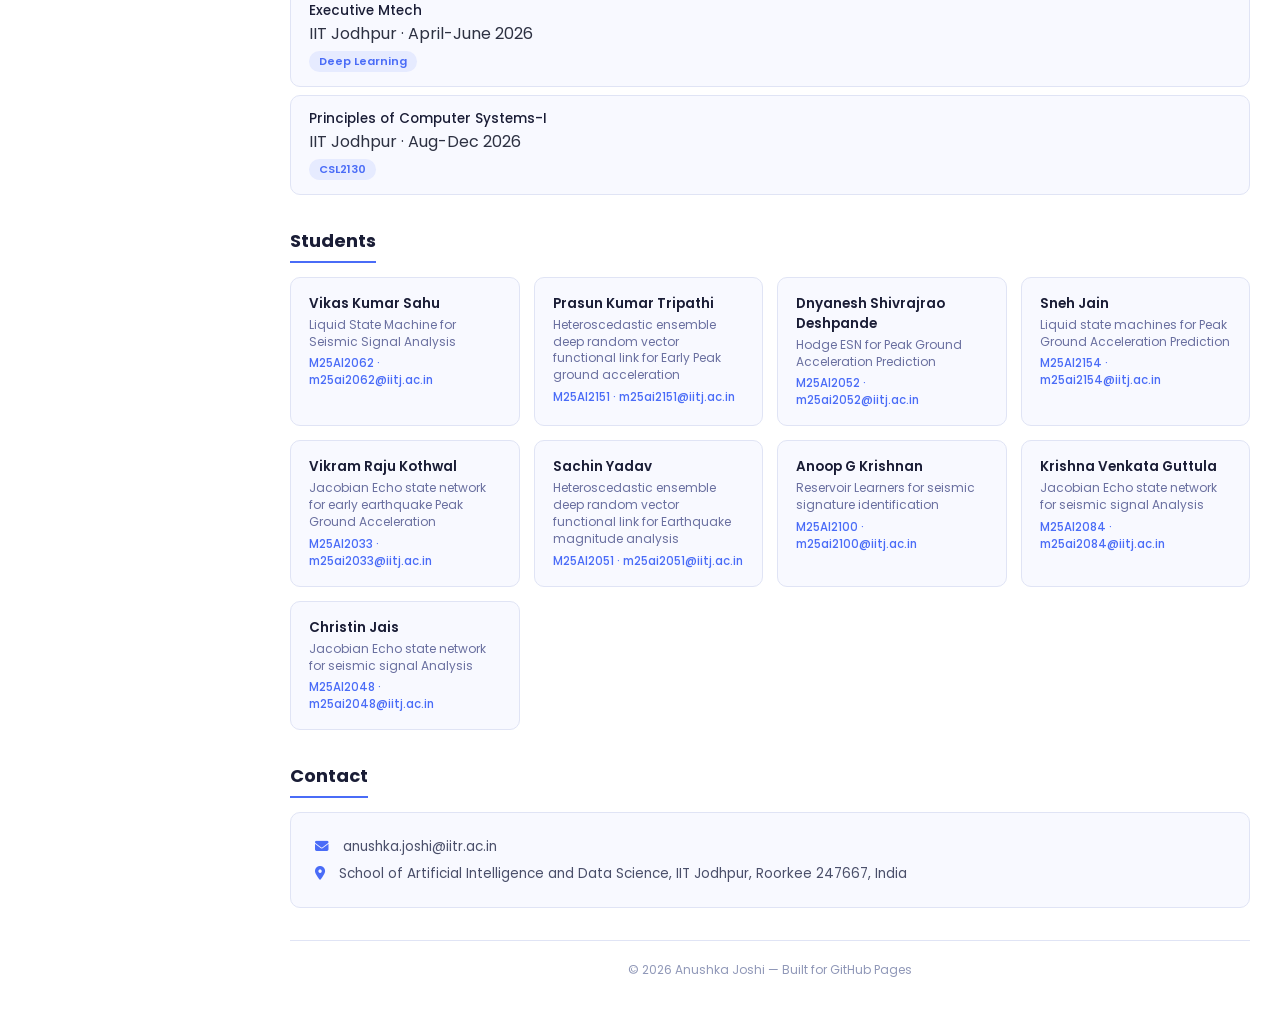
==== commit 884930c8: "Add files via upload" ====
--- a/index.html
+++ b/index.html
@@ -401,6 +401,19 @@
             			</a>
         		</li>
     		</ul>
+		
+    		<ul class="pub-list">
+        		<li class="pub-item">
+            			<a href="PCS_1_2026.html" class="course-link">
+                			<div>
+                    				<div class="pub-title">Principles of Computer Systems-I</div>
+                    				<div class="pub-venue">IIT Jodhpur · Aug-Dec 2026</div>
+                    				<span class="subject-tag">CSL2130</span>
+                			</div>
+            			</a>
+        		</li>
+    		</ul>
+
 	</div>
 
         <!-- ── Students ── -->
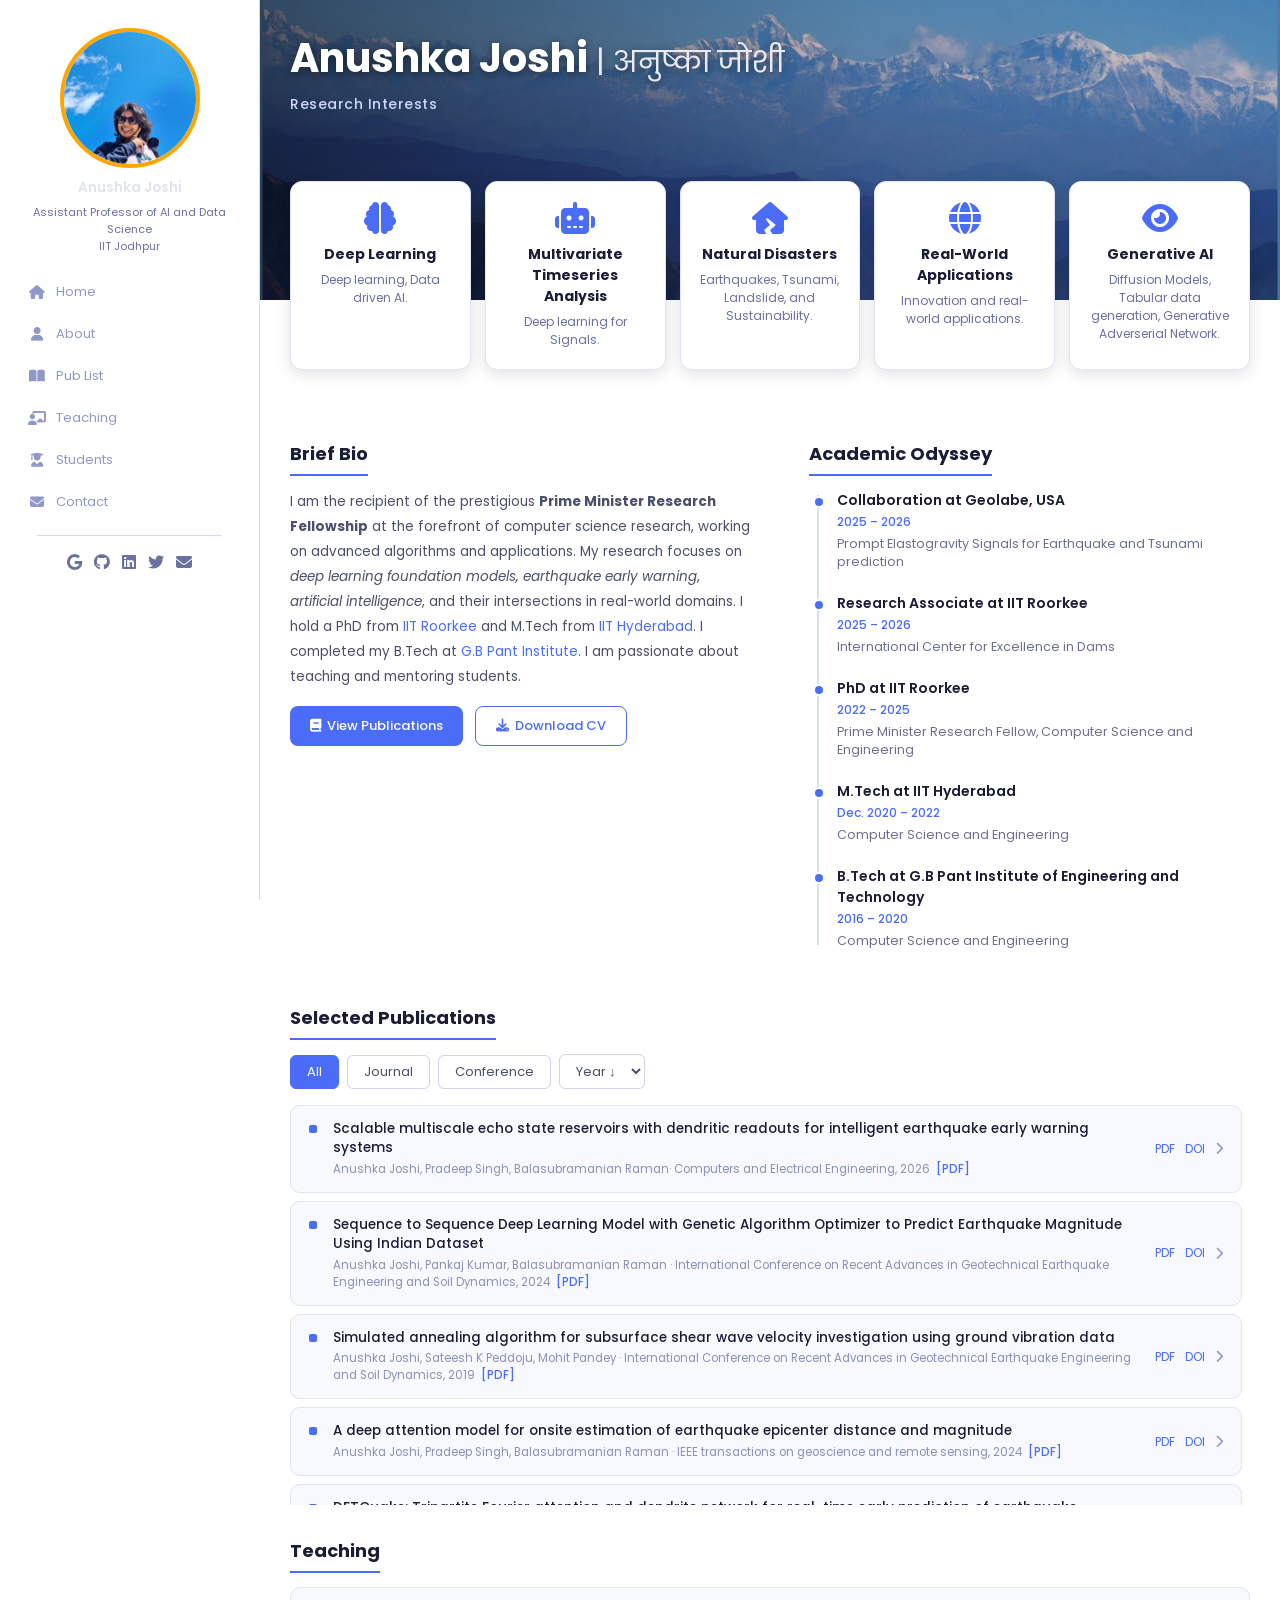
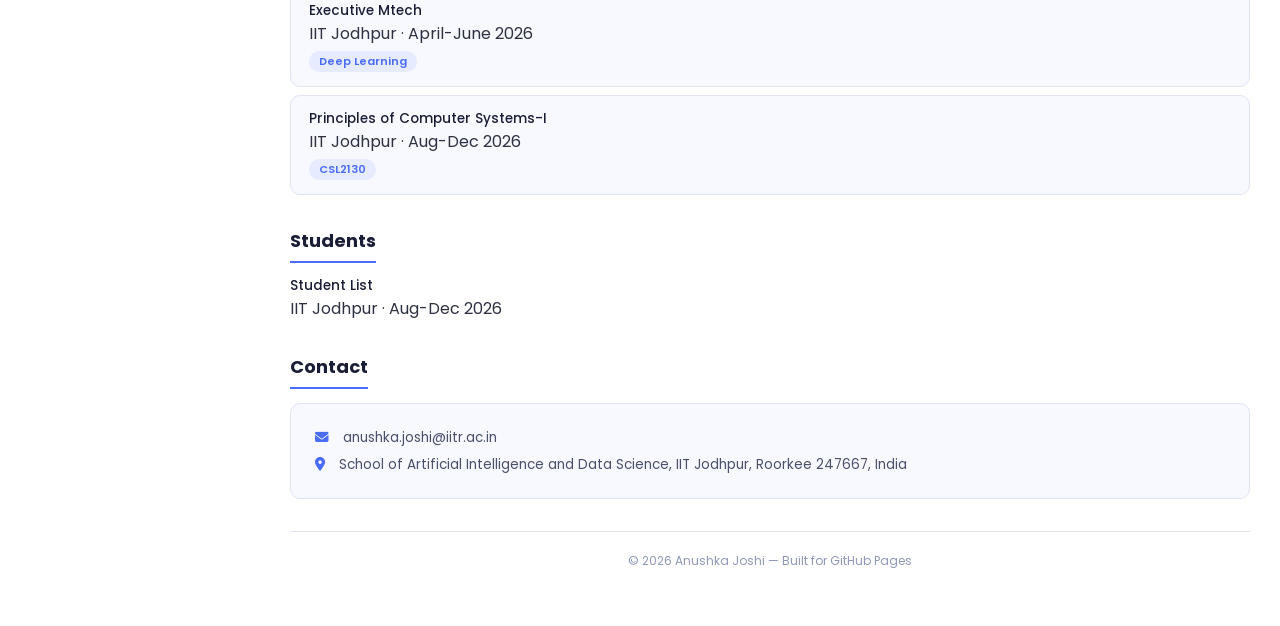
==== commit e8b271a5: "Add files via upload" ====
--- a/index.html
+++ b/index.html
@@ -419,62 +419,15 @@
         <!-- ── Students ── -->
         <div class="section" id="students">
             <h2 class="section-title">Students</h2>
-            <div class="students-grid">
-                <div class="student-card">
-    			<div class="student-name">Vikas Kumar Sahu</div>
-    			<div class="student-topic">Liquid State Machine for Seismic Signal Analysis</div>
-    			<div class="student-meta">M25AI2062 · m25ai2062@iitj.ac.in</div>
-		</div>
-
-		<div class="student-card">
-    			<div class="student-name">Prasun Kumar Tripathi</div>
-    			<div class="student-topic">Heteroscedastic ensemble deep random vector functional link for Early Peak ground acceleration</div>
-    			<div class="student-meta">M25AI2151 · m25ai2151@iitj.ac.in</div>
-		</div>
-
-		<div class="student-card">
-    			<div class="student-name">Dnyanesh Shivrajrao Deshpande</div>
-    			<div class="student-topic">Hodge ESN for Peak Ground Acceleration Prediction</div>
-    			<div class="student-meta">M25AI2052 · m25ai2052@iitj.ac.in</div>
-		</div>
-
-		<div class="student-card">
-    			<div class="student-name">Sneh Jain</div>
-    			<div class="student-topic">Liquid state machines for Peak Ground Acceleration Prediction</div>
-    			<div class="student-meta">M25AI2154 · m25ai2154@iitj.ac.in</div>
-		</div>
-
-		<div class="student-card">
-    			<div class="student-name">Vikram Raju Kothwal</div>
-    			<div class="student-topic">Jacobian Echo state network for early earthquake Peak Ground Acceleration</div>
-    			<div class="student-meta">M25AI2033 · m25ai2033@iitj.ac.in</div>
-		</div>
-
-		<div class="student-card">
-    			<div class="student-name">Sachin Yadav</div>
-    			<div class="student-topic">Heteroscedastic ensemble deep random vector functional link for Earthquake magnitude analysis</div>
-    			<div class="student-meta">M25AI2051 · m25ai2051@iitj.ac.in</div>
-		</div>
-
-		<div class="student-card">
-    			<div class="student-name">Anoop G Krishnan</div>
-    			<div class="student-topic">Reservoir Learners for seismic signature identification</div>
-    			<div class="student-meta">M25AI2100 · m25ai2100@iitj.ac.in</div>
-		</div>
-
-		<div class="student-card">
-   		 	<div class="student-name">Krishna Venkata Guttula</div>
-    			<div class="student-topic">Jacobian Echo state network for seismic signal Analysis</div>
-    			<div class="student-meta">M25AI2084 · m25ai2084@iitj.ac.in</div>
-		</div>
-
-		<div class="student-card">
-    			<div class="student-name">Christin Jais</div>
-    			<div class="student-topic">Jacobian Echo state network for seismic signal Analysis</div>
-    			<div class="student-meta">M25AI2048 · m25ai2048@iitj.ac.in</div>
-		</div>
-            </div>
-	    
+		<a href="faculty_students_template.html" class="course-link">
+                			<div>
+                    				<div class="pub-title">Student List</div>
+                    				<div class="pub-venue">IIT Jodhpur · Aug-Dec 2026</div>
+  
+                			</div>
+            			</a>
+
+            	    
         </div>
 
         <!-- ── Contact ── -->
